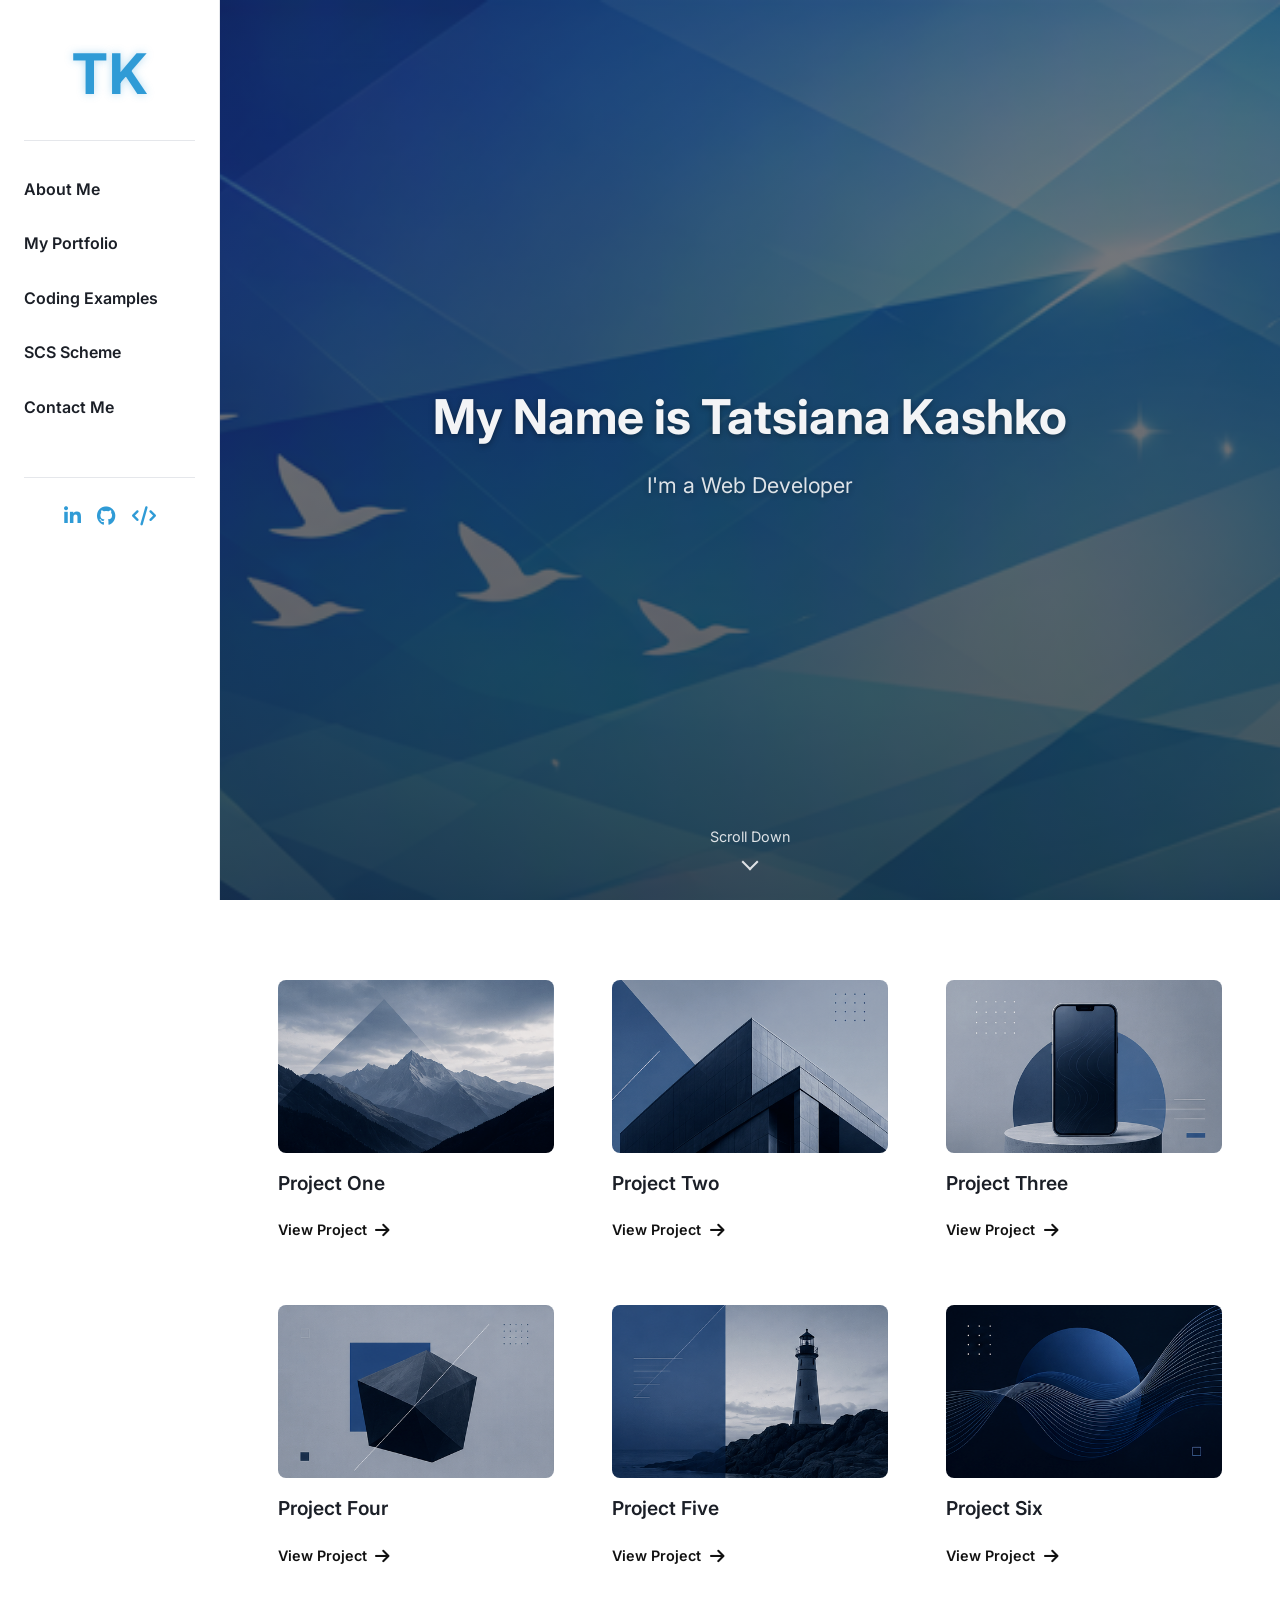
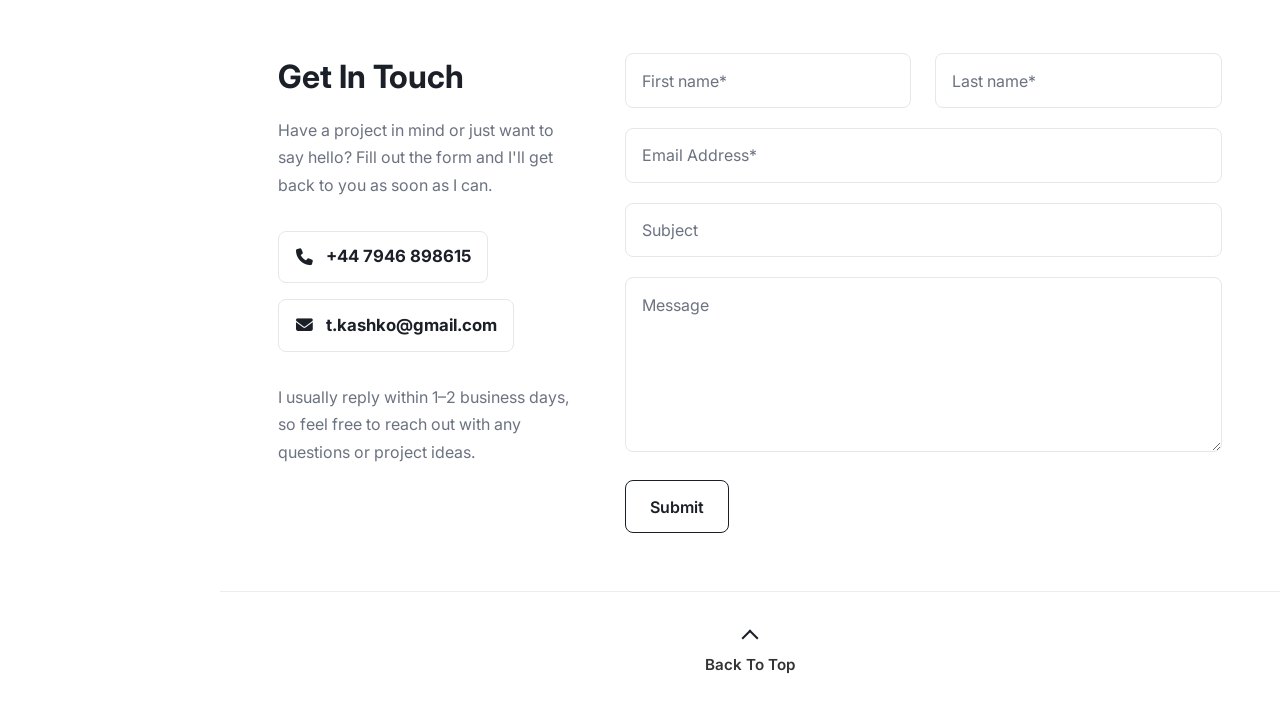
==== index.html @ ae64eb8b "feat: add typing" ====
<!doctype html>
<html lang="en">
<head>
  <meta charset="UTF-8">
  <meta name="viewport"
        content="width=device-width, initial-scale=1.0">
  <title>Portfolio – Tatsiana Kashko</title>

  <link rel="preconnect" href="https://fonts.googleapis.com">
  <link rel="preconnect" href="https://fonts.gstatic.com" crossorigin>
  <link href="https://fonts.googleapis.com/css2?family=Inter:wght@400;600;700&display=swap" rel="stylesheet">
  <link rel="stylesheet" href="https://cdnjs.cloudflare.com/ajax/libs/font-awesome/6.5.0/css/all.min.css">
  <link rel="stylesheet" href="css/main.css">

  <link rel="apple-touch-icon" sizes="180x180" href="assets/icons/apple-touch-icon.png">
  <link rel="icon" type="image/png" sizes="32x32" href="assets/icons/favicon-32x32.png">
  <link rel="icon" type="image/png" sizes="16x16" href="assets/icons/favicon-16x16.png">
  <link rel="manifest" href="assets/icons/site.webmanifest">

  <script src="js/jquery-4.0.0.js" defer></script>
  <script src="js/main.js" defer></script>
</head>

<body id="top">

<input type="checkbox" id="menu-toggle" class="menu-checkbox" hidden>
<label for="menu-toggle" class="burger" aria-label="Toggle menu">
  <span class="burger__line"></span>
</label>

<aside class="side-menu">
  <div class="side-menu__branding">
    <a href="./" class="side-menu__logo" aria-label="Home">TK</a>
  </div>

  <nav class="main-nav">
    <ul>
      <li><a href="./about/">About Me</a></li>
      <li><a href="./#portfolio">My Portfolio</a></li>
      <li><a href="./coding-examples/">Coding Examples</a></li>
      <li><a href="./scs-scheme/">SCS Scheme</a></li>
      <li><a href="./#contact">Contact Me</a></li>
    </ul>
  </nav>

  <div class="social-links">
    <a href="https://www.linkedin.com/in/tatsiana-kashko/" target="_blank" rel="noopener noreferrer" aria-label="LinkedIn">
      <i class="fa-brands fa-linkedin-in" aria-hidden="true"></i>
    </a>
    <a href="https://github.com/feafania" target="_blank" rel="noopener noreferrer" aria-label="Github">
      <i class="fa-brands fa-github" aria-hidden="true"></i>
    </a>
    <a href="https://www.codewars.com/users/feafania" target="_blank" rel="noopener noreferrer" aria-label="Codewars">
      <i class="fa-solid fa-code" aria-hidden="true"></i>
    </a>
  </div>
</aside>

<main class="content">

  <section class="hero" aria-labelledby="hero-title">
    <div class="hero__inner">
      <h1 id="hero-title">My Name is Tatsiana Kashko</h1>
      <h2>I'm a Web Developer</h2>
    </div>
    <a href="#portfolio" class="hero__scroll-down">
      <span>Scroll Down</span>
      <span class="hero__arrow scroll-arrow scroll-arrow--down" aria-hidden="true"></span>
    </a>
  </section>

  <div class="wrapper">
    <section id="portfolio" class="portfolio" aria-label="My Portfolio">
      <div class="portfolio__grid">
        <article class="project-card">
          <div class="project-card__inner">
            <div class="project-card__media">
              <img src="assets/images/placeholder1.png" alt="Preview of Project One">
            </div>
            <h3>Project One</h3>
            <a href="#" class="view-project-btn">
              <span>View Project</span>
              <i class="fa-solid fa-arrow-right" aria-hidden="true"></i>
            </a>
          </div>
        </article>

        <article class="project-card">
          <div class="project-card__inner">
            <div class="project-card__media">
              <img src="assets/images/placeholder2.png" alt="Preview of Project Two">
            </div>
            <h3>Project Two</h3>
            <a href="#" class="view-project-btn">
              <span>View Project</span>
              <i class="fa-solid fa-arrow-right" aria-hidden="true"></i>
            </a>
          </div>
        </article>

        <article class="project-card">
          <div class="project-card__inner">
            <div class="project-card__media">
              <img src="assets/images/placeholder3.png" alt="Preview of Project Three">
            </div>
            <h3>Project Three</h3>
            <a href="#" class="view-project-btn">
              <span>View Project</span>
              <i class="fa-solid fa-arrow-right" aria-hidden="true"></i>
            </a>
          </div>
        </article>

        <article class="project-card">
          <div class="project-card__inner">
            <div class="project-card__media">
              <img src="assets/images/placeholder4.png" alt="Preview of Project Four">
            </div>
            <h3>Project Four</h3>
            <a href="#" class="view-project-btn">
              <span>View Project</span>
              <i class="fa-solid fa-arrow-right" aria-hidden="true"></i>
            </a>
          </div>
        </article>

        <article class="project-card">
          <div class="project-card__inner">
            <div class="project-card__media">
              <img src="assets/images/placeholder5.png" alt="Preview of Project Five">
            </div>
            <h3>Project Five</h3>
            <a href="#" class="view-project-btn">
              <span>View Project</span>
              <i class="fa-solid fa-arrow-right" aria-hidden="true"></i>
            </a>
          </div>
        </article>

        <article class="project-card">
          <div class="project-card__inner">
            <div class="project-card__media">
              <img src="assets/images/placeholder6.png" alt="Preview of Project Six">
            </div>
            <h3>Project Six</h3>
            <a href="#" class="view-project-btn">
              <span>View Project</span>
              <i class="fa-solid fa-arrow-right" aria-hidden="true"></i>
            </a>
          </div>
        </article>
      </div>
    </section>

    <section id="contact" class="contact">
      <div class="contact__inner">
        <div class="contact__info">
          <h2>Get In Touch</h2>
          <p>
            Have a project in mind or just want to say hello?
            Fill out the form and I'll get back to you as soon as I can.
          </p>

          <div class="contact__details">
            <a href="tel:+447946898615" class="contact__phone">
              <i class="fa-solid fa-phone"></i>
              <span>+44 7946 898615</span>
            </a>
            <a href="mailto:t.kashko@gmail.com" class="contact__email">
              <i class="fa-solid fa-envelope"></i>
              <span>t.kashko@gmail.com</span>
            </a>
            <p>
              I usually reply within 1–2 business days, so feel free
              to reach out with any questions or project ideas.
            </p>
          </div>
        </div>

        <form class="contact__form" action="#" method="post">
          <label for="first-name">
            First Name <span aria-hidden="true">*</span>
          </label>
          <input id="first-name" type="text" name="first-name" placeholder="First name*" required>

          <label for="last-name">
            Last Name <span aria-hidden="true">*</span>
          </label>
          <input id="last-name" type="text" name="last-name" placeholder="Last name*" required>

          <label for="email">
            Email Address <span aria-hidden="true">*</span>
          </label>
          <input id="email" type="email" name="email" placeholder="Email Address*" required>

          <label for="subject">
            Subject
          </label>
          <input id="subject" type="text" placeholder="Subject" name="subject">

          <label for="message">
            Message
          </label>
          <textarea id="message" name="message" placeholder="Message" rows="6"></textarea>

          <button type="button" class="contact__submit btn">Submit</button>
        </form>
      </div>
    </section>
  </div>

  <footer class="footer">
    <a href="#top" class="back-to-top">
      <span class="back-to-top__arrow  scroll-arrow scroll-arrow--up" aria-hidden="true"></span>
      <span>Back To Top</span>
    </a>
  </footer>

</main>

</body>
</html>
---- css/main.css ----
/* BREAKPOINTS */
/* PATHS */
/* PROJECT CARDS  */
/* TRANSITION  */
/* PORTFOLIO */
.contact__form label, .menu-checkbox {
  position: absolute;
  width: 1px;
  height: 1px;
  padding: 0;
  margin: -1px;
  overflow: hidden;
  clip-path: inset(50%);
  white-space: nowrap;
  border: 0;
}

.burger__line, .burger__line::before, .burger__line::after {
  width: 22px;
  height: 2px;
  background-color: #2f9bd6;
  border-radius: 2px;
  transition: all 0.3s ease;
}

.hero__inner h1, .hero__inner h2 {
  text-shadow: 0 2px 6px rgba(0, 0, 0, 0.35);
}

.coding-examples, .hero--page .hero__inner {
  opacity: 0;
  transform: translateY(10px);
  animation: fade-in-up 0.6s ease forwards;
}

.btn:focus-visible, .back-to-top:focus-visible, .view-project-btn:focus-visible, .burger:focus-visible, .scs-card__link:focus-visible, .about__cta:focus-visible, a:focus-visible, button:focus-visible {
  outline: 2px solid #2f9bd6;
  outline-offset: 4px;
}

*,
*::before,
*::after {
  box-sizing: border-box;
}

html {
  font-size: 16px;
  scroll-behavior: smooth;
}

body {
  margin: 0;
  font-family: "Inter", "Roboto", Arial, sans-serif;
  font-optical-sizing: auto;
  font-weight: 400;
  font-style: normal;
  color: #333333;
  line-height: 1.5;
  background-color: #ffffff;
  -webkit-font-smoothing: antialiased;
  -moz-osx-font-smoothing: grayscale;
}
@media (min-width: 768px) {
  body {
    background-color: #ffffff;
  }
}

h1,
h2,
h3 {
  margin: 0 0 0.5em;
  font-weight: 700;
  color: #1b1f27;
}

a {
  color: inherit;
  text-decoration: none;
}

ul {
  list-style: none;
  margin: 0;
  padding: 0;
}

img {
  max-width: 100%;
  display: block;
}

button {
  border: none;
  background: none;
  padding: 0;
  cursor: pointer;
  font: inherit;
}

.side-menu {
  position: fixed;
  top: 0;
  left: 0;
  width: 220px;
  height: 100vh;
  background-color: #ffffff;
  backdrop-filter: blur(6px);
  border-right: 1px solid #e5e7eb;
  display: flex;
  flex-direction: column;
  align-items: stretch;
  padding: 2rem 1.5rem;
  overflow-y: auto;
  z-index: 100;
  opacity: 0;
  transform: translateX(-100%);
  transition: transform 0.3s ease, opacity 0.3s ease;
}
@media (min-width: 576px) {
  .side-menu {
    opacity: 1;
    transform: translateX(0);
  }
}
.side-menu__branding {
  margin-bottom: 2rem;
  padding-bottom: 1.5rem;
  border-bottom: 1px solid #e5e7eb;
  text-align: center;
}
.side-menu__branding a {
  margin-top: 2rem;
  display: inline-block;
  font-size: 2.5rem;
  font-weight: 700;
  color: #2f9bd6;
  letter-spacing: 1px;
  text-shadow: 0 0 8px rgba(47, 155, 214, 0.35);
}
@media (min-width: 576px) {
  .side-menu__branding a {
    margin-top: 0;
    font-size: 3.5rem;
  }
}

.menu-checkbox:checked ~ .side-menu {
  opacity: 1;
  transform: translateX(0);
}

.content {
  background-color: #ffffff;
}
@media (min-width: 576px) {
  .content {
    margin-left: 220px;
  }
}

.hero {
  position: relative;
  overflow: hidden;
  min-height: 100vh;
  display: flex;
  flex-direction: column;
  align-items: center;
  justify-content: center;
  text-align: center;
  padding: 1.5rem;
  color: #f3f4f6;
  background-color: #1b1f27;
  background-image: url("../assets/images/hero-cold-geometry-mobile.png");
  background-attachment: scroll;
  background-size: cover;
  background-position: center;
  background-repeat: no-repeat;
  transition: background-image 0.3s ease-in-out;
}
@media (min-width: 576px) {
  .hero {
    background-image: url("../assets/images/hero-cold-geometry-desktop.png");
  }
}
@media (min-width: 992px) {
  .hero {
    background-image: url("../assets/images/hero-cold-geometry-wide.png");
    background-attachment: fixed;
  }
}
@media (min-width: 1200px) {
  .hero {
    background-image: url("../assets/images/hero-cold-geometry-4k.png");
  }
}
.hero::after {
  content: "";
  position: absolute;
  inset: 0;
  background: linear-gradient(to bottom, rgba(27, 31, 39, 0.55), rgba(27, 31, 39, 0.75));
  z-index: 0;
}
.hero__inner {
  position: relative;
  z-index: 1;
  max-width: 60rem;
}
.hero__inner h1 {
  font-size: 1.75rem;
  line-height: 1.2;
  color: #f3f4f6;
}
@media (min-width: 768px) {
  .hero__inner h1 {
    font-size: 2.5rem;
  }
}
@media (min-width: 992px) {
  .hero__inner h1 {
    font-size: 3rem;
  }
}
.hero__inner h2 {
  font-weight: 400;
  font-size: 1.1rem;
  opacity: 0.9;
  color: #f3f4f6;
}
@media (min-width: 768px) {
  .hero__inner h2 {
    font-size: 1.35rem;
  }
}
.hero__scroll-down {
  position: absolute;
  bottom: 2rem;
  left: 50%;
  transform: translateX(-50%);
  z-index: 2;
  opacity: 0;
  animation: fade-in 0.8s ease 0.8s forwards;
  display: flex;
  flex-direction: column;
  align-items: center;
  gap: 0.5rem;
  transition: opacity 0.25s ease, transform 0.25s ease, color 0.25s ease;
  font-size: 0.9rem;
  color: #f3f4f6;
}
.hero__scroll-down:hover {
  color: #2f9bd6;
  opacity: 1;
  transform: translateX(-50%) translateY(4px);
}
.hero__scroll-down:hover .hero__arrow {
  border-color: #2f9bd6;
  text-shadow: 0 0 10px rgba(47, 155, 214, 0.45);
  animation-duration: 0.5s;
}
.hero--page {
  min-height: 45vh;
  background-attachment: scroll;
}
.hero--page .hero__inner {
  max-width: 48rem;
}
.hero--page .hero__inner h1 {
  font-size: 2rem;
}
@media (min-width: 768px) {
  .hero--page .hero__inner h1 {
    font-size: 3rem;
  }
}
.hero--page .hero__inner p {
  font-size: 1.15rem;
  line-height: 1.7;
}

.portfolio {
  padding-top: 0.75rem;
  padding-bottom: 0.75rem;
}
@media (min-width: 576px) {
  .portfolio {
    padding-top: 1.1rem;
    padding-bottom: 1.1rem;
  }
}
@media (min-width: 768px) {
  .portfolio {
    padding-top: 1.4rem;
    padding-bottom: 1.4rem;
  }
}

.portfolio__grid {
  display: grid;
  grid-template-columns: 1fr;
  gap: 0;
  align-items: start;
}
@media (min-width: 768px) {
  .portfolio__grid {
    grid-template-columns: repeat(2, 1fr);
  }
}
@media (min-width: 1200px) {
  .portfolio__grid {
    grid-template-columns: repeat(3, 1fr);
  }
}

.about, .about__section {
  padding-bottom: 2.5rem;
  padding-inline: 1rem;
}
@media (min-width: 768px) {
  .about, .about__section {
    padding-inline: 2rem;
  }
}
.about h2, .about__section h2 {
  margin-bottom: 1.5rem;
  text-align: center;
}
.about p, .about__section p {
  max-width: 50rem;
  margin: 0 auto 1.5rem;
  line-height: 1.8;
}
.about {
  padding-top: 5rem;
}
.about__section {
  padding-top: 2.5rem;
}
.about__section:nth-of-type(even) {
  background: rgba(47, 155, 214, 0.03);
}
.about__facts {
  display: grid;
  gap: 2rem;
  margin-top: 3rem;
}
@media (min-width: 768px) {
  .about__facts {
    grid-template-columns: repeat(2, 1fr);
  }
}
.about__section:last-of-type {
  text-align: center;
}
.about__section:last-of-type p {
  margin-bottom: 2rem;
}

.fact-card {
  padding: 2rem;
  text-align: center;
  background: #ffffff;
  border-radius: 0.75rem;
  box-shadow: 0 4px 18px rgba(27, 31, 39, 0.08);
  transition: transform 0.25s ease, box-shadow 0.25s ease;
}
.fact-card:hover {
  transform: translateY(-6px);
  box-shadow: 0 10px 24px rgba(27, 31, 39, 0.12);
}
.fact-card i {
  display: block;
  margin-bottom: 1rem;
  font-size: 2.4rem;
  color: #2f9bd6;
}
.fact-card h3 {
  margin-bottom: 1rem;
}
.fact-card p {
  margin-bottom: 0;
  max-width: none;
}

.about__cta {
  display: inline-block;
  padding: 1rem 2.25rem;
  border-radius: 0.75rem;
  background: #2f9bd6;
  color: #ffffff;
  font-weight: 600;
  letter-spacing: 0.3px;
  transition: background 0.25s ease, transform 0.25s ease, box-shadow 0.25s ease;
}
.about__cta:hover {
  background: rgb(38.7771084337, 140.921686747, 196.7228915663);
  transform: translateY(-3px);
  box-shadow: 0 8px 22px rgba(47, 155, 214, 0.25);
}
.contact {
  padding: 1.25rem;
}
@media (min-width: 576px) {
  .contact {
    padding: 1.4rem;
  }
}
@media (min-width: 768px) {
  .contact {
    padding: 1.6rem;
  }
}
@media (min-width: 992px) {
  .contact {
    padding: 1.8rem;
  }
}
.contact__inner {
  display: flex;
  flex-direction: column;
  gap: 2.5rem;
}
@media (min-width: 992px) {
  .contact__inner {
    flex-direction: row;
    gap: 3rem;
    align-items: start;
  }
}
.contact__info {
  flex: 1 1 0;
}
.contact__info h2 {
  font-size: 1.75rem;
  font-weight: 700;
  color: #1b1f27;
  margin-bottom: 1rem;
}
@media (min-width: 768px) {
  .contact__info h2 {
    font-size: 2rem;
  }
}
.contact__info p {
  color: #6b7280;
  line-height: 1.7;
  margin-bottom: 1.5rem;
}
.contact__details {
  display: flex;
  flex-direction: column;
  gap: 1rem;
  margin: 2rem 0;
}
.contact__details a {
  display: inline-flex;
  align-items: center;
  gap: 0.75rem;
  padding: 0.8rem 0.5rem;
  border: 1px solid #e5e7eb;
  border-radius: 0.5rem;
  width: 100%;
}
@media (min-width: 576px) {
  .contact__details a {
    width: fit-content;
  }
}
.contact__details a span {
  overflow-wrap: anywhere;
  word-break: break-word;
}
.contact__details a {
  font-weight: 700;
  font-size: 0.9rem;
}
@media (min-width: 576px) {
  .contact__details a {
    padding: 0.8rem 1rem;
    font-size: 1.05rem;
  }
}
@media (min-width: 992px) {
  .contact__details a {
    padding: 0.8rem 0.5rem;
    font-size: 0.9rem;
  }
}
@media (min-width: 1200px) {
  .contact__details a {
    padding: 0.8rem 1rem;
    font-size: 1.05rem;
  }
}
.contact__details a {
  color: #1b1f27;
  transition: border-color 0.25s ease, color 0.25s ease, box-shadow 0.25s ease;
}
.contact__details a:hover {
  color: #2f9bd6;
  border-color: #2f9bd6;
  box-shadow: 0 0 0 3px rgba(47, 155, 214, 0.15);
}
.contact__details a i {
  width: 1.2rem;
  text-align: center;
  flex-shrink: 0;
}
.contact__form {
  flex: 1 1 0;
}
@media (min-width: 992px) {
  .contact__form {
    flex: 2 0 0;
  }
}
.contact__form {
  display: grid;
  grid-template-columns: 1fr;
  gap: 1.25rem;
}
@media (min-width: 768px) {
  .contact__form {
    grid-template-columns: repeat(2, 1fr);
    column-gap: 1.5rem;
  }
}
@media (min-width: 768px) {
  .contact__form label[for=first-name],
  .contact__form #first-name {
    grid-column: 1/2;
  }
}
@media (min-width: 768px) {
  .contact__form label[for=last-name],
  .contact__form #last-name {
    grid-column: 2/3;
  }
}
.contact__form label[for=email],
.contact__form #email,
.contact__form label[for=subject],
.contact__form #subject,
.contact__form label[for=message],
.contact__form #message,
.contact__form > .btn {
  grid-column: 1/-1;
}
.contact__form input,
.contact__form textarea {
  width: 100%;
  padding: 0.9rem 1rem;
  border: 1px solid #e5e7eb;
  border-radius: 0.5rem;
  font: inherit;
  color: #333333;
  background-color: #ffffff;
  transition: border-color 0.25s ease, box-shadow 0.25s ease;
}
.contact__form input::placeholder,
.contact__form textarea::placeholder {
  color: #6b7280;
}
.contact__form input:focus-visible,
.contact__form textarea:focus-visible {
  outline: none;
  border-color: #2f9bd6;
  box-shadow: 0 0 0 3px rgba(47, 155, 214, 0.15);
}
.contact__form textarea {
  resize: vertical;
  min-height: 8rem;
}
.contact__submit {
  margin-top: 0.5rem;
}
@media (min-width: 576px) {
  .contact__submit {
    justify-self: start;
  }
}

.wrapper {
  padding: 1.25rem;
}
@media (min-width: 576px) {
  .wrapper {
    padding: 1.4rem;
  }
}
@media (min-width: 768px) {
  .wrapper {
    padding: 1.6rem;
  }
}
@media (min-width: 992px) {
  .wrapper {
    padding: 1.8rem;
  }
}

.container {
  width: min(70rem, 100%);
  margin-inline: auto;
}

footer {
  border-top: 1px solid rgba(27, 31, 39, 0.08);
  padding-top: 1.5rem;
  text-align: center;
}

.coding-examples {
  background: rgba(47, 155, 214, 0.03);
  padding-top: 6rem;
  padding-bottom: 6rem;
  padding-inline: 1rem;
}
@media (min-width: 768px) {
  .coding-examples {
    padding-inline: 2rem;
  }
}
@media (min-width: 768px) {
  .coding-examples {
    padding-top: 7rem;
    padding-bottom: 7rem;
  }
}
.coding-examples__placeholder {
  max-width: 44rem;
  margin-inline: auto;
  padding: 3rem 1.5rem;
  text-align: center;
  background: #ffffff;
  border-radius: 1rem;
  box-shadow: 0 6px 24px rgba(27, 31, 39, 0.06);
  transition: transform 0.25s ease, box-shadow 0.25s ease;
}
@media (min-width: 768px) {
  .coding-examples__placeholder {
    padding: 4rem 2rem;
  }
}
.coding-examples__placeholder:hover {
  transform: translateY(-4px);
  box-shadow: 0 10px 28px rgba(27, 31, 39, 0.1);
}
.coding-examples i {
  margin-bottom: 1.5rem;
  font-size: 3rem;
  background: linear-gradient(135deg, #2f9bd6, rgb(110.9036144578, 185.7228915663, 226.5963855422));
  -webkit-background-clip: text;
  color: transparent;
}
.coding-examples h2 {
  margin-bottom: 1.5rem;
  font-size: 1.75rem;
  letter-spacing: 0.5px;
}
.coding-examples p {
  max-width: 36rem;
  margin-inline: auto;
  line-height: 1.8;
  font-size: 1.05rem;
  color: #6b7280;
}

.scs, .scs__section {
  padding-bottom: 2.5rem;
  padding-inline: 1rem;
}
@media (min-width: 768px) {
  .scs, .scs__section {
    padding-inline: 2rem;
  }
}
.scs h2, .scs__section h2 {
  margin-bottom: 1.5rem;
  text-align: center;
}
.scs p, .scs__section p {
  max-width: 50rem;
  margin: 0 auto 1.5rem;
  line-height: 1.8;
}
.scs {
  padding-top: 5rem;
}
.scs__section {
  padding-top: 2.5rem;
  background: rgba(47, 155, 214, 0.04);
}
.scs__cards {
  display: grid;
  gap: 2.5rem;
}
@media (min-width: 1200px) {
  .scs__cards {
    grid-template-columns: repeat(2, minmax(0, 1fr));
    gap: 3rem;
  }
}

.scs-card {
  position: relative;
  padding: 2.5rem;
  display: flex;
  flex-direction: column;
  justify-content: space-between;
  align-items: center;
  background: #ffffff;
  border-radius: 0.75rem;
  box-shadow: 0 6px 24px rgba(27, 31, 39, 0.06);
  transition: transform 0.25s ease, box-shadow 0.25s ease;
}
.scs-card:hover {
  transform: translateY(-8px);
  box-shadow: 0 14px 32px rgba(27, 31, 39, 0.12);
}
.scs-card:focus-within::after {
  content: "";
  position: absolute;
  inset: -4px;
  border: 2px solid #2f9bd6;
  border-radius: 0.75rem;
  pointer-events: none;
}
.scs-card i {
  display: block;
  margin-bottom: 1rem;
  font-size: 2.5rem;
  background: linear-gradient(135deg, #2f9bd6, rgb(110.9036144578, 185.7228915663, 226.5963855422));
  -webkit-background-clip: text;
  color: transparent;
}
.scs-card h3 {
  margin-bottom: 1rem;
  font-size: 1.25rem;
  letter-spacing: 0.3px;
}
.scs-card p {
  max-width: none;
  font-size: 1.05rem;
  color: #6b7280;
}
.scs-card__list {
  margin: 1.5rem 0;
  text-align: center;
  line-height: 1.8;
  font-size: 0.95rem;
  color: #6b7280;
}
@media (min-width: 1200px) {
  .scs-card__list {
    padding-left: 1.25rem;
    text-align: left;
  }
}
.scs-card__list li + li {
  margin-top: 0.5rem;
}
.scs-card__link {
  display: block;
  margin-top: 1rem;
  padding-bottom: 0.15rem;
  border-bottom: 1px solid transparent;
  color: #2f9bd6;
  font-weight: 600;
  font-size: 1rem;
  letter-spacing: 0.3px;
  transition: color 0.25s ease;
}
.scs-card__link:hover {
  color: rgb(36.2578313253, 131.7662650602, 183.9421686747);
  border-color: #2f9bd6;
}
.scs-card__total-score {
  margin-top: auto;
  display: inline-block;
  padding: 0.4rem 0.85rem;
  border-radius: 0.5rem;
  background: #2f9bd6;
  color: #ffffff;
  font-weight: 600;
  font-size: 0.9rem;
  transition: background 0.25s ease, box-shadow 0.25s ease, transform 0.25s ease;
}
.scs-card__total-score:hover {
  background: #45b2f0;
  box-shadow: 0 0 12px rgba(69, 178, 240, 0.45);
  transform: translateY(-2px);
  color: #ffffff;
}

.burger {
  position: fixed;
  top: 1rem;
  left: 1rem;
  z-index: 110;
  width: 40px;
  height: 40px;
  border-radius: 10px;
  background-color: rgba(27, 31, 39, 0.6);
  backdrop-filter: blur(6px);
  display: flex;
  align-items: center;
  justify-content: center;
  cursor: pointer;
  box-shadow: 0 0 12px rgba(47, 155, 214, 0.25);
  transition: background-color 0.25s ease, box-shadow 0.25s ease;
}
@media (min-width: 576px) {
  .burger {
    display: none;
  }
}
.burger:hover {
  background-color: rgba(27, 31, 39, 0.75);
  box-shadow: 0 0 14px rgba(47, 155, 214, 0.35);
}
.burger__line {
  position: relative;
}
.burger__line::before, .burger__line::after {
  content: "";
  position: absolute;
  left: 0;
}
.burger__line::before {
  top: -6px;
}
.burger__line::after {
  top: 6px;
}

.menu-checkbox:checked + .burger .burger__line {
  background-color: transparent;
}
.menu-checkbox:checked + .burger .burger__line::before {
  transform: rotate(45deg) translate(4px, 4px);
}
.menu-checkbox:checked + .burger .burger__line::after {
  transform: rotate(-45deg) translate(4px, -4px);
}

.social-links {
  margin-top: 2rem;
  padding-top: 1.5rem;
  border-top: 1px solid #e5e7eb;
  display: flex;
  justify-content: center;
  gap: 1rem;
}
.social-links a {
  font-size: 1.2rem;
  color: #2f9bd6;
  transition: color 0.2s ease, transform 0.2s ease;
}
.social-links a:hover {
  color: rgb(36.2578313253, 131.7662650602, 183.9421686747);
  transform: translateY(-2px);
}

.main-nav ul li {
  margin-bottom: 1.4rem;
}
.main-nav a {
  font-weight: 600;
  font-size: 1rem;
  color: #1b1f27;
  padding: 0.25rem 0;
  display: inline-block;
  position: relative;
  transition: color 0.25s ease;
}
.main-nav a::after {
  content: "";
  position: absolute;
  left: 0;
  bottom: -3px;
  width: 0;
  height: 2px;
  background-color: #2f9bd6;
  transition: width 0.25s ease;
}
.main-nav a:hover {
  color: #2f9bd6;
}
.main-nav a:hover::after {
  width: 100%;
}
.main-nav a.active {
  width: 100%;
  color: #2f9bd6;
  pointer-events: none;
  cursor: default;
}
.main-nav a.active::before, .main-nav a.active::after {
  content: "";
  position: absolute;
  left: 0;
  width: 100%;
  height: 2px;
  background-color: rgba(47, 155, 214, 0.85);
}
.main-nav a.active::before {
  top: -4px;
}
.main-nav a.active::after {
  bottom: -4px;
}

.view-project-btn {
  display: inline-flex;
  align-items: center;
  gap: 0.55rem;
  padding: 0.55rem 1.1rem 0.55rem 0;
  font-size: 0.9rem;
  font-weight: 600;
  line-height: 1;
  color: #111111;
  background-color: transparent;
  transition: color 0.25s ease, border-color 0.25s ease, transform 0.25s ease;
  position: relative;
  z-index: 2;
}
.view-project-btn i {
  font-size: 1.15em;
  transition: transform 0.25s ease;
}
.view-project-btn:hover {
  color: #2f9bd6;
  border-color: #2f9bd6;
  transform: translateY(-2px);
}
.view-project-btn:hover i {
  transform: translateX(6px);
}
.view-project-btn:active {
  transform: translateY(0);
}
.project-card {
  position: relative;
  overflow: visible;
}
.project-card::after {
  content: "";
  position: absolute;
  inset: 0;
  background: rgba(27, 31, 39, 0.35);
  opacity: 0;
  transition: opacity 0.35s ease;
  pointer-events: none;
}
.project-card {
  transition: box-shadow 0.25s ease, transform 0.25s ease, border-color 0.25s ease;
}
.project-card__inner {
  display: flex;
  flex-direction: column;
  gap: 1rem;
  background-color: #ffffff;
  border-radius: 8px;
  padding: 1.25rem;
}
@media (min-width: 576px) {
  .project-card__inner {
    padding: 1.4rem;
  }
}
@media (min-width: 768px) {
  .project-card__inner {
    padding: 1.6rem;
  }
}
@media (min-width: 992px) {
  .project-card__inner {
    padding: 1.8rem;
  }
}
.project-card__media {
  width: 100%;
  aspect-ratio: 8/5;
  overflow: hidden;
  border-radius: 8px;
}
.project-card img {
  width: 100%;
  height: 100%;
  object-fit: cover;
  display: block;
  transition: transform 0.25s ease, filter 0.25s ease;
}
.project-card h3 {
  min-height: 1.4rem;
  font-size: 1.05rem;
  font-weight: 600;
  color: #1b1f27;
  margin: 0;
}
@media (min-width: 576px) {
  .project-card h3 {
    font-size: 1.1rem;
  }
}
@media (min-width: 768px) {
  .project-card h3 {
    font-size: 1.15rem;
  }
}
@media (min-width: 992px) {
  .project-card h3 {
    font-size: 1.2rem;
  }
}
.project-card:hover::after {
  opacity: 1;
}
.project-card:hover img {
  transform: scale(1.03);
}

.back-to-top {
  display: inline-flex;
  flex-direction: column;
  align-items: center;
  justify-content: center;
  gap: 0.6rem;
  margin: 1rem auto 2rem;
  position: relative;
  z-index: 2;
  font-size: 0.95rem;
  font-weight: 600;
  text-decoration: none;
  transition: color 0.25s ease, transform 0.25s ease;
}
.back-to-top:hover {
  color: #2f9bd6;
  transform: translateY(-2px);
}
.back-to-top .back-to-top__arrow {
  color: #1b1f27;
}
.back-to-top:hover .back-to-top__arrow {
  border-color: #2f9bd6;
  text-shadow: 0 0 10px rgba(47, 155, 214, 0.45);
  animation-duration: 0.5s;
}
.scroll-arrow {
  width: 12px;
  height: 12px;
  border-right: 2px solid currentColor;
  border-bottom: 2px solid currentColor;
  transition: border-color 0.25s ease, text-shadow 0.25s ease, transform 0.25s ease;
  animation: arrow-down 1.4s infinite ease-in-out;
}
.scroll-arrow--down {
  transform: rotate(45deg);
  animation-name: arrow-down;
}
.scroll-arrow--up {
  transform: rotate(-135deg);
  animation-name: scroll-arrow-up;
}

.btn {
  display: inline-flex;
  align-items: center;
  justify-content: center;
  gap: 0.55rem;
  width: 100%;
  padding: 0.85rem 1.5rem;
  background: transparent;
  color: #1b1f27;
  border: 1px solid #1b1f27;
  border-radius: 0.5rem;
  font: inherit;
  font-weight: 600;
  cursor: pointer;
  text-decoration: none;
  transition: color 0.25s ease, border-color 0.25s ease, background-color 0.25s ease, transform 0.25s ease, box-shadow 0.25s ease;
}
@media (min-width: 576px) {
  .btn {
    width: auto;
  }
}
.btn i {
  font-size: 1.1em;
  transition: transform 0.25s ease;
}
.btn:hover {
  color: #2f9bd6;
  border-color: #2f9bd6;
  background-color: rgba(47, 155, 214, 0.05);
  transform: translateY(-2px);
  box-shadow: 0 0.5rem 1rem rgba(47, 155, 214, 0.15);
}
.btn:hover i {
  transform: translateX(4px);
}
.btn:active {
  transform: translateY(0);
}
@keyframes fade-in {
  from {
    opacity: 0;
    transform: translateY(10px);
  }
  to {
    opacity: 0.9;
  }
}
@keyframes fade-in-up {
  from {
    opacity: 0;
    transform: translateY(10px);
  }
  to {
    opacity: 1;
    transform: translateY(0);
  }
}
@keyframes arrow-down {
  0% {
    transform: translateY(0) rotate(45deg);
  }
  50% {
    transform: translateY(6px) rotate(45deg);
  }
  100% {
    transform: translateY(0) rotate(45deg);
  }
}
@keyframes arrow-up {
  0% {
    transform: translateY(0) rotate(-135deg);
  }
  50% {
    transform: translateY(-6px) rotate(-135deg);
  }
  100% {
    transform: translateY(0) rotate(-135deg);
  }
}

/*# sourceMappingURL=main.css.map */
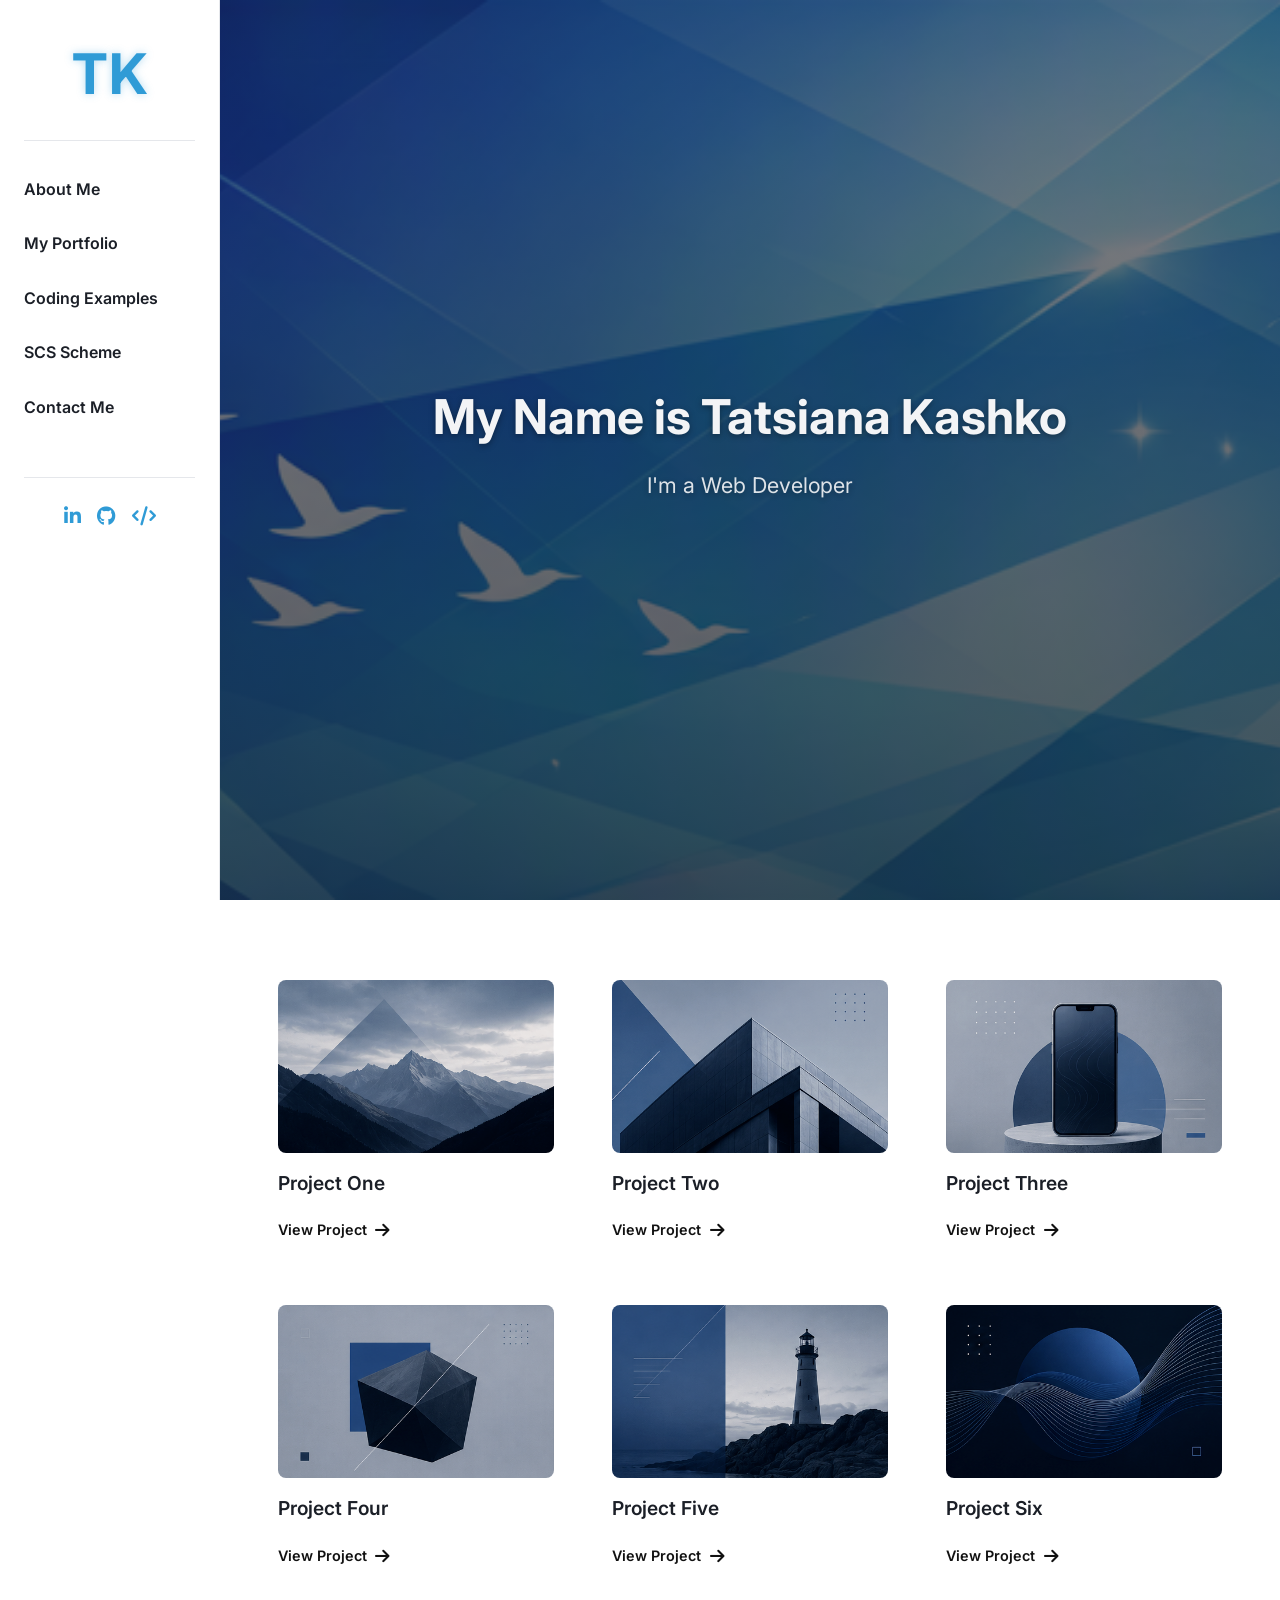
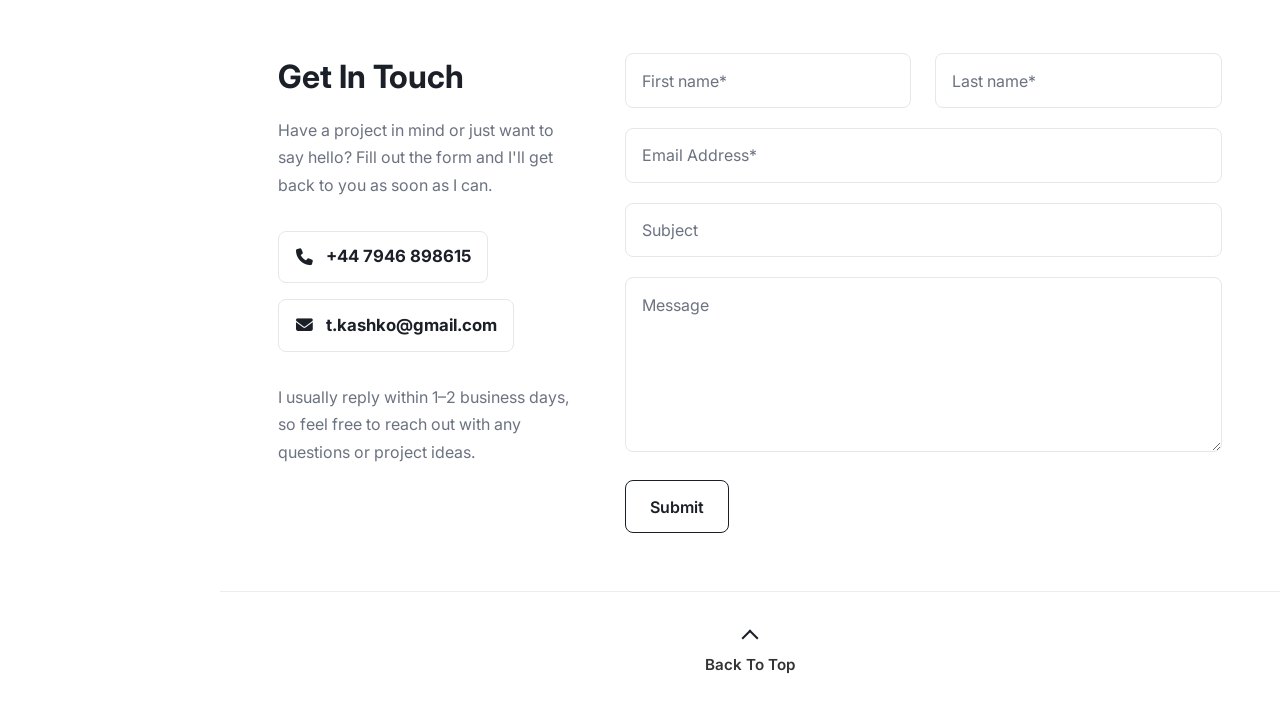
==== commit 7a8b13b5: "fix: change typing effect" ====
--- a/index.html
+++ b/index.html
@@ -18,7 +18,7 @@
   <link rel="manifest" href="assets/icons/site.webmanifest">
 
   <script src="js/jquery-4.0.0.js" defer></script>
-  <script src="js/main.js" defer></script>
+  <script type="module" src="js/main.js" defer></script>
 </head>
 
 <body id="top">
@@ -61,7 +61,7 @@
   <section class="hero" aria-labelledby="hero-title">
     <div class="hero__inner">
       <h1 id="hero-title">My Name is Tatsiana Kashko</h1>
-      <h2>I'm a Web Developer</h2>
+      <h2 id="hero-subtitle">I'm a Web Developer</h2>
     </div>
     <a href="#portfolio" class="hero__scroll-down">
       <span>Scroll Down</span>
--- a/css/main.css
+++ b/css/main.css
@@ -235,19 +235,22 @@
 }
 .hero__scroll-down {
   position: absolute;
-  bottom: 2rem;
+  bottom: calc(2rem - 8px);
   left: 50%;
-  transform: translateX(-50%);
   z-index: 2;
   opacity: 0;
-  animation: fade-in 0.8s ease 0.8s forwards;
+  transform: translateX(-50%);
   display: flex;
   flex-direction: column;
   align-items: center;
   gap: 0.5rem;
+  padding-bottom: 8px;
   transition: opacity 0.25s ease, transform 0.25s ease, color 0.25s ease;
   font-size: 0.9rem;
   color: #f3f4f6;
+}
+.hero__scroll-down.show {
+  animation: fade-in 0.8s ease forwards;
 }
 .hero__scroll-down:hover {
   color: #2f9bd6;
@@ -277,6 +280,15 @@
 .hero--page .hero__inner p {
   font-size: 1.15rem;
   line-height: 1.7;
+}
+.hero-subtitle-animate {
+  opacity: 0;
+  transform: translateY(10px);
+  transition: opacity 0.6s ease, transform 0.6s ease;
+}
+.hero-subtitle-animate.show {
+  opacity: 1;
+  transform: translateY(0);
 }
 
 .portfolio {
@@ -1028,7 +1040,8 @@
   align-items: center;
   justify-content: center;
   gap: 0.6rem;
-  margin: 1rem auto 2rem;
+  padding-top: 8px;
+  margin: calc(1rem - 8px) auto 2rem;
   position: relative;
   z-index: 2;
   font-size: 0.95rem;
@@ -1040,7 +1053,7 @@
   color: #2f9bd6;
   transform: translateY(-2px);
 }
-.back-to-top .back-to-top__arrow {
+.back-to-top__arrow {
   color: #1b1f27;
 }
 .back-to-top:hover .back-to-top__arrow {
@@ -1062,7 +1075,7 @@
 }
 .scroll-arrow--up {
   transform: rotate(-135deg);
-  animation-name: scroll-arrow-up;
+  animation-name: arrow-up;
 }
 
 .btn {
@@ -1107,10 +1120,11 @@
 @keyframes fade-in {
   from {
     opacity: 0;
-    transform: translateY(10px);
+    transform: translateX(-50%) translateY(10px);
   }
   to {
     opacity: 0.9;
+    transform: translateX(-50%) translateY(0);
   }
 }
 @keyframes fade-in-up {
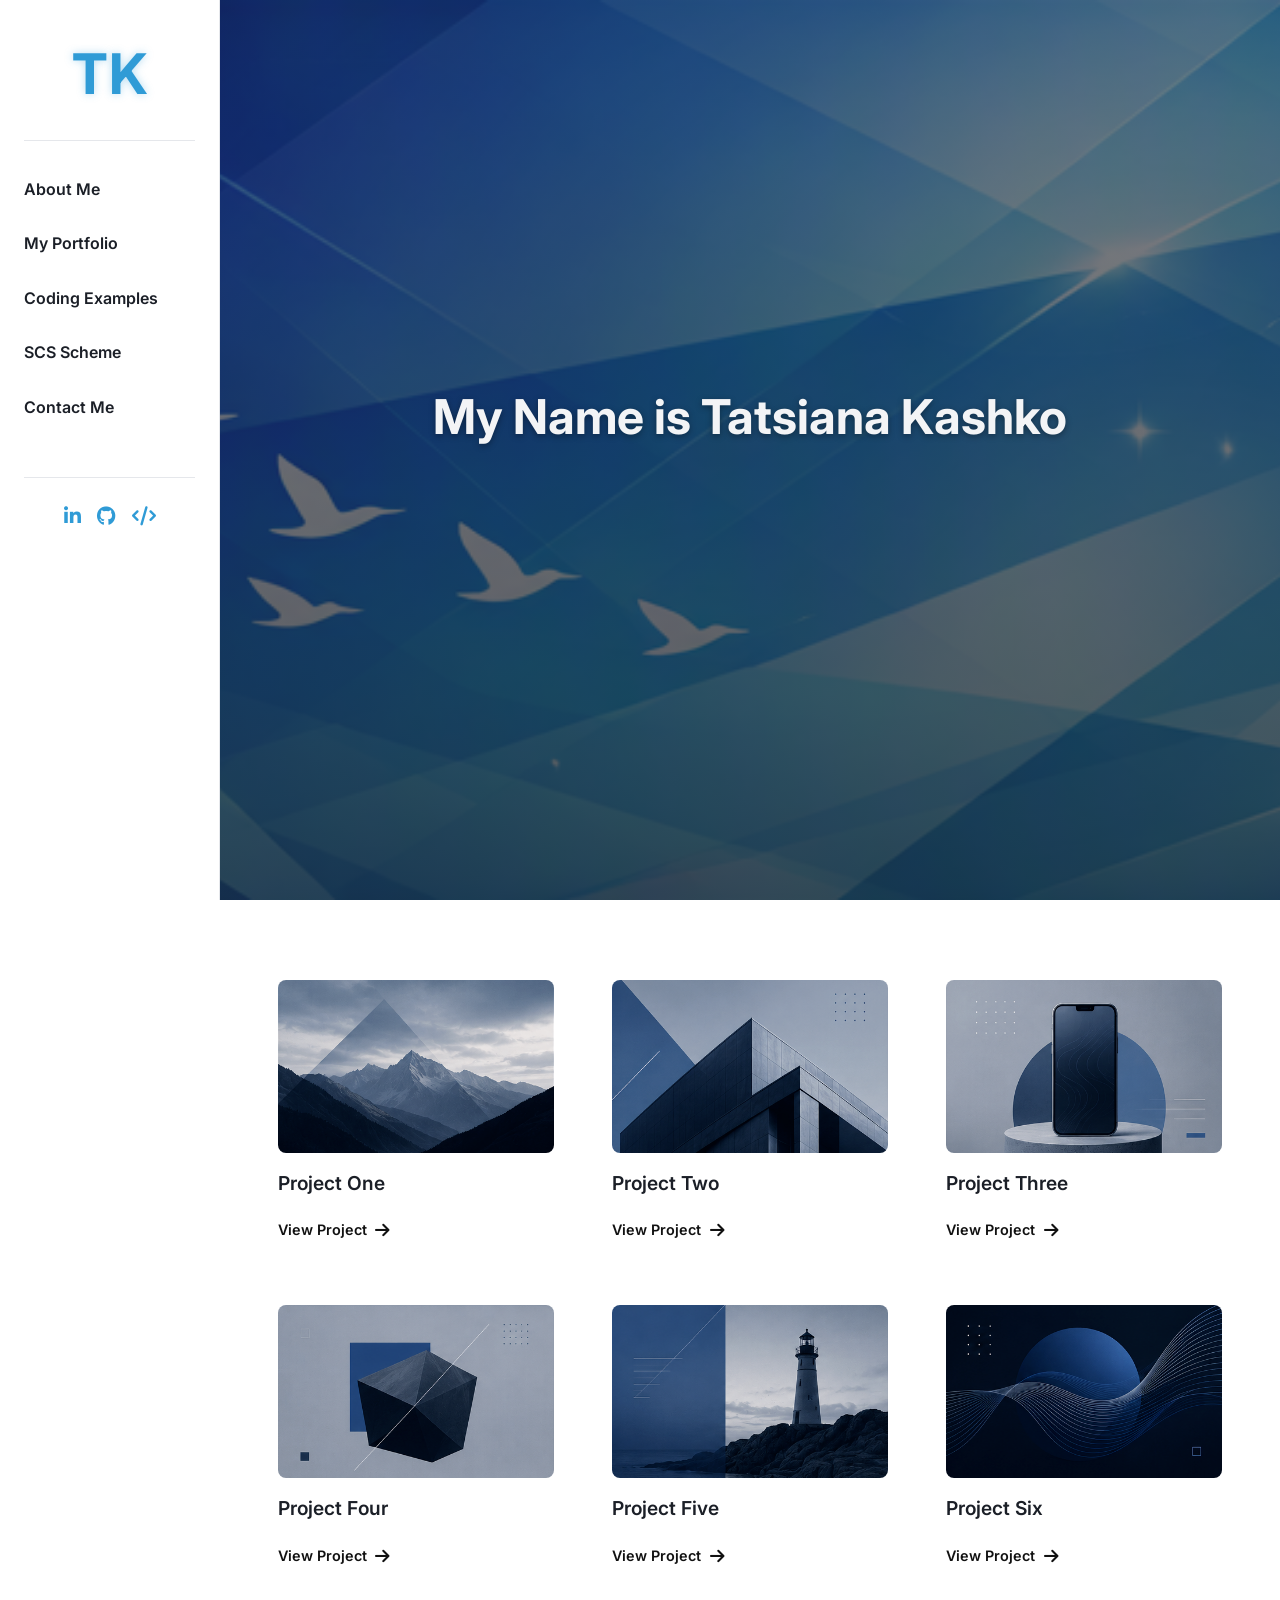
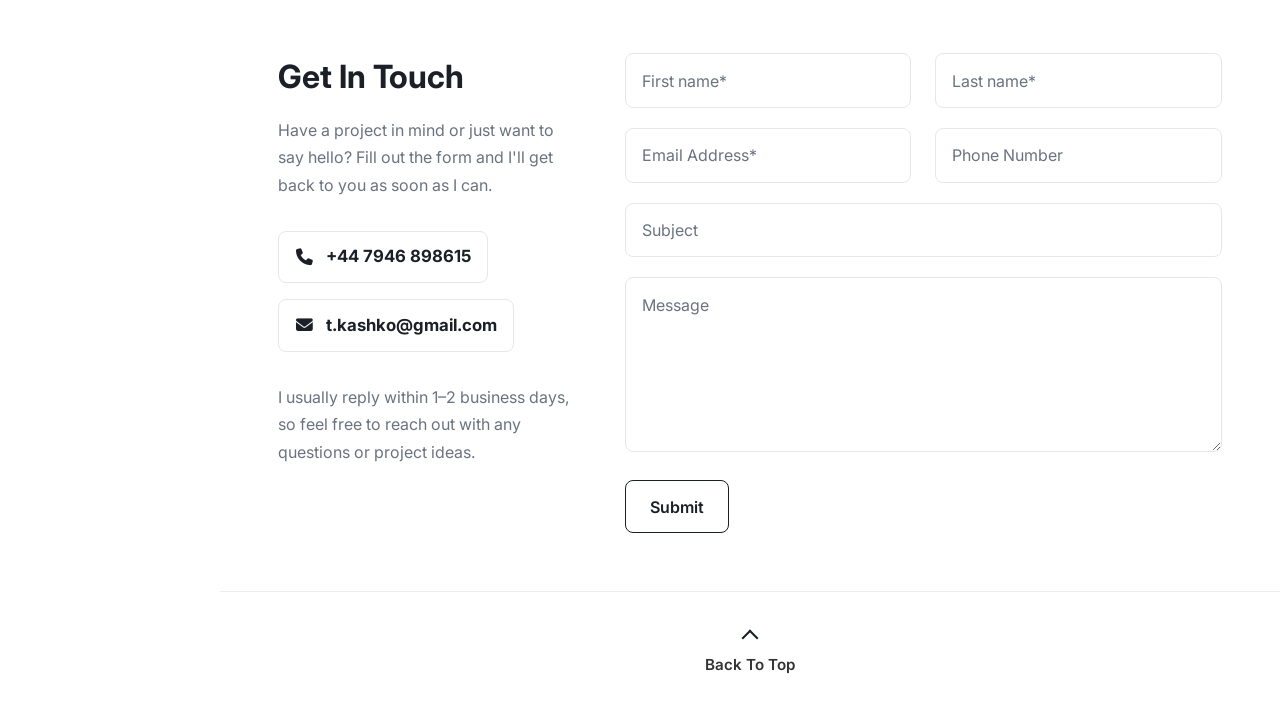
==== commit 5a5d69c4: "feat: add form validation" ====
--- a/index.html
+++ b/index.html
@@ -19,14 +19,21 @@
 
   <script src="js/jquery-4.0.0.js" defer></script>
   <script type="module" src="js/main.js" defer></script>
+  <script src="js/side-menu.js" defer></script>
 </head>
 
 <body id="top">
 
 <input type="checkbox" id="menu-toggle" class="menu-checkbox" hidden>
-<label for="menu-toggle" class="burger" aria-label="Toggle menu">
+
+<label for="menu-toggle"
+       class="burger"
+       tabindex="0"
+       aria-label="Toggle menu">
   <span class="burger__line"></span>
 </label>
+
+<label for="menu-toggle" class="menu-overlay" aria-hidden="true"></label>
 
 <aside class="side-menu">
   <div class="side-menu__branding">
@@ -178,32 +185,49 @@
         </div>
 
         <form class="contact__form" action="#" method="post">
-          <label for="first-name">
-            First Name <span aria-hidden="true">*</span>
-          </label>
-          <input id="first-name" type="text" name="first-name" placeholder="First name*" required>
-
-          <label for="last-name">
-            Last Name <span aria-hidden="true">*</span>
-          </label>
-          <input id="last-name" type="text" name="last-name" placeholder="Last name*" required>
-
-          <label for="email">
-            Email Address <span aria-hidden="true">*</span>
-          </label>
-          <input id="email" type="email" name="email" placeholder="Email Address*" required>
-
-          <label for="subject">
-            Subject
-          </label>
-          <input id="subject" type="text" placeholder="Subject" name="subject">
-
-          <label for="message">
-            Message
-          </label>
-          <textarea id="message" name="message" placeholder="Message" rows="6"></textarea>
-
-          <button type="button" class="contact__submit btn">Submit</button>
+          <div class="contact__field">
+            <label for="first-name">
+              First Name <span aria-hidden="true">*</span>
+            </label>
+            <input id="first-name" type="text" name="first-name" placeholder="First name*" required>
+          </div>
+
+          <div class="contact__field">
+            <label for="last-name">
+              Last Name <span aria-hidden="true">*</span>
+            </label>
+            <input id="last-name" type="text" name="last-name" placeholder="Last name*" required>
+          </div>
+
+          <div class="contact__field">
+            <label for="email">
+              Email Address <span aria-hidden="true">*</span>
+            </label>
+            <input id="email" type="email" name="email" placeholder="Email Address*" required>
+          </div>
+
+          <div class="contact__field">
+            <label for="phone">
+              Phone Number
+            </label>
+            <input id="phone" type="tel" name="phone" placeholder="Phone Number" autocomplete="tel">
+          </div>
+
+          <div class="contact__field contact__field--full">
+            <label for="subject">
+              Subject
+            </label>
+            <input id="subject" type="text" placeholder="Subject" name="subject">
+          </div>
+
+          <div class="contact__field contact__field--full">
+            <label for="message">
+              Message
+            </label>
+            <textarea id="message" name="message" placeholder="Message" rows="6"></textarea>
+          </div>
+
+          <button type="submit" class="contact__submit btn">Submit</button>
         </form>
       </div>
     </section>
--- a/css/main.css
+++ b/css/main.css
@@ -150,6 +150,28 @@
   opacity: 1;
   transform: translateX(0);
 }
+.menu-checkbox:checked ~ .menu-overlay {
+  opacity: 1;
+  visibility: visible;
+  pointer-events: auto;
+}
+
+.menu-overlay {
+  position: fixed;
+  inset: 0;
+  z-index: 90;
+  background: rgba(27, 31, 39, 0.45);
+  backdrop-filter: blur(2px);
+  opacity: 0;
+  visibility: hidden;
+  pointer-events: none;
+  transition: opacity 0.3s ease, visibility 0s linear 0.3s;
+}
+@media (min-width: 576px) {
+  .menu-overlay {
+    display: none;
+  }
+}
 
 .content {
   background-color: #ffffff;
@@ -223,6 +245,7 @@
   }
 }
 .hero__inner h2 {
+  min-height: 1.5em;
   font-weight: 400;
   font-size: 1.1rem;
   opacity: 0.9;
@@ -283,12 +306,16 @@
 }
 .hero-subtitle-animate {
   opacity: 0;
-  transform: translateY(10px);
+  transform: translateY(10px) translateX(-4px);
   transition: opacity 0.6s ease, transform 0.6s ease;
 }
 .hero-subtitle-animate.show {
   opacity: 1;
-  transform: translateY(0);
+  transform: translateY(0) translateX(0);
+}
+.hero-subtitle-animate.fade-out {
+  opacity: 0;
+  transform: translateY(10px) translateX(-6px);
 }
 
 .portfolio {
@@ -441,7 +468,13 @@
   }
 }
 .contact__info {
+  margin-top: 50px;
   flex: 1 1 0;
+}
+@media (min-width: 576px) {
+  .contact__info {
+    margin-top: 0;
+  }
 }
 .contact__info h2 {
   font-size: 1.75rem;
@@ -537,27 +570,6 @@
     grid-template-columns: repeat(2, 1fr);
     column-gap: 1.5rem;
   }
-}
-@media (min-width: 768px) {
-  .contact__form label[for=first-name],
-  .contact__form #first-name {
-    grid-column: 1/2;
-  }
-}
-@media (min-width: 768px) {
-  .contact__form label[for=last-name],
-  .contact__form #last-name {
-    grid-column: 2/3;
-  }
-}
-.contact__form label[for=email],
-.contact__form #email,
-.contact__form label[for=subject],
-.contact__form #subject,
-.contact__form label[for=message],
-.contact__form #message,
-.contact__form > .btn {
-  grid-column: 1/-1;
 }
 .contact__form input,
 .contact__form textarea {
@@ -580,9 +592,31 @@
   border-color: #2f9bd6;
   box-shadow: 0 0 0 3px rgba(47, 155, 214, 0.15);
 }
+.contact__form input.is-invalid,
+.contact__form textarea.is-invalid {
+  border-color: #dc3545;
+  box-shadow: 0 0 0 3px rgba(220, 53, 69, 0.12);
+}
+.contact__form input.is-valid,
+.contact__form textarea.is-valid {
+  border-color: #198754;
+}
 .contact__form textarea {
   resize: vertical;
   min-height: 8rem;
+}
+.contact__form .contact__error {
+  margin-top: -0.25rem;
+  font-size: 0.85rem;
+  color: #dc3545;
+}
+.contact__field {
+  display: flex;
+  flex-direction: column;
+  gap: 0.5rem;
+}
+.contact__field--full {
+  grid-column: 1/-1;
 }
 .contact__submit {
   margin-top: 0.5rem;
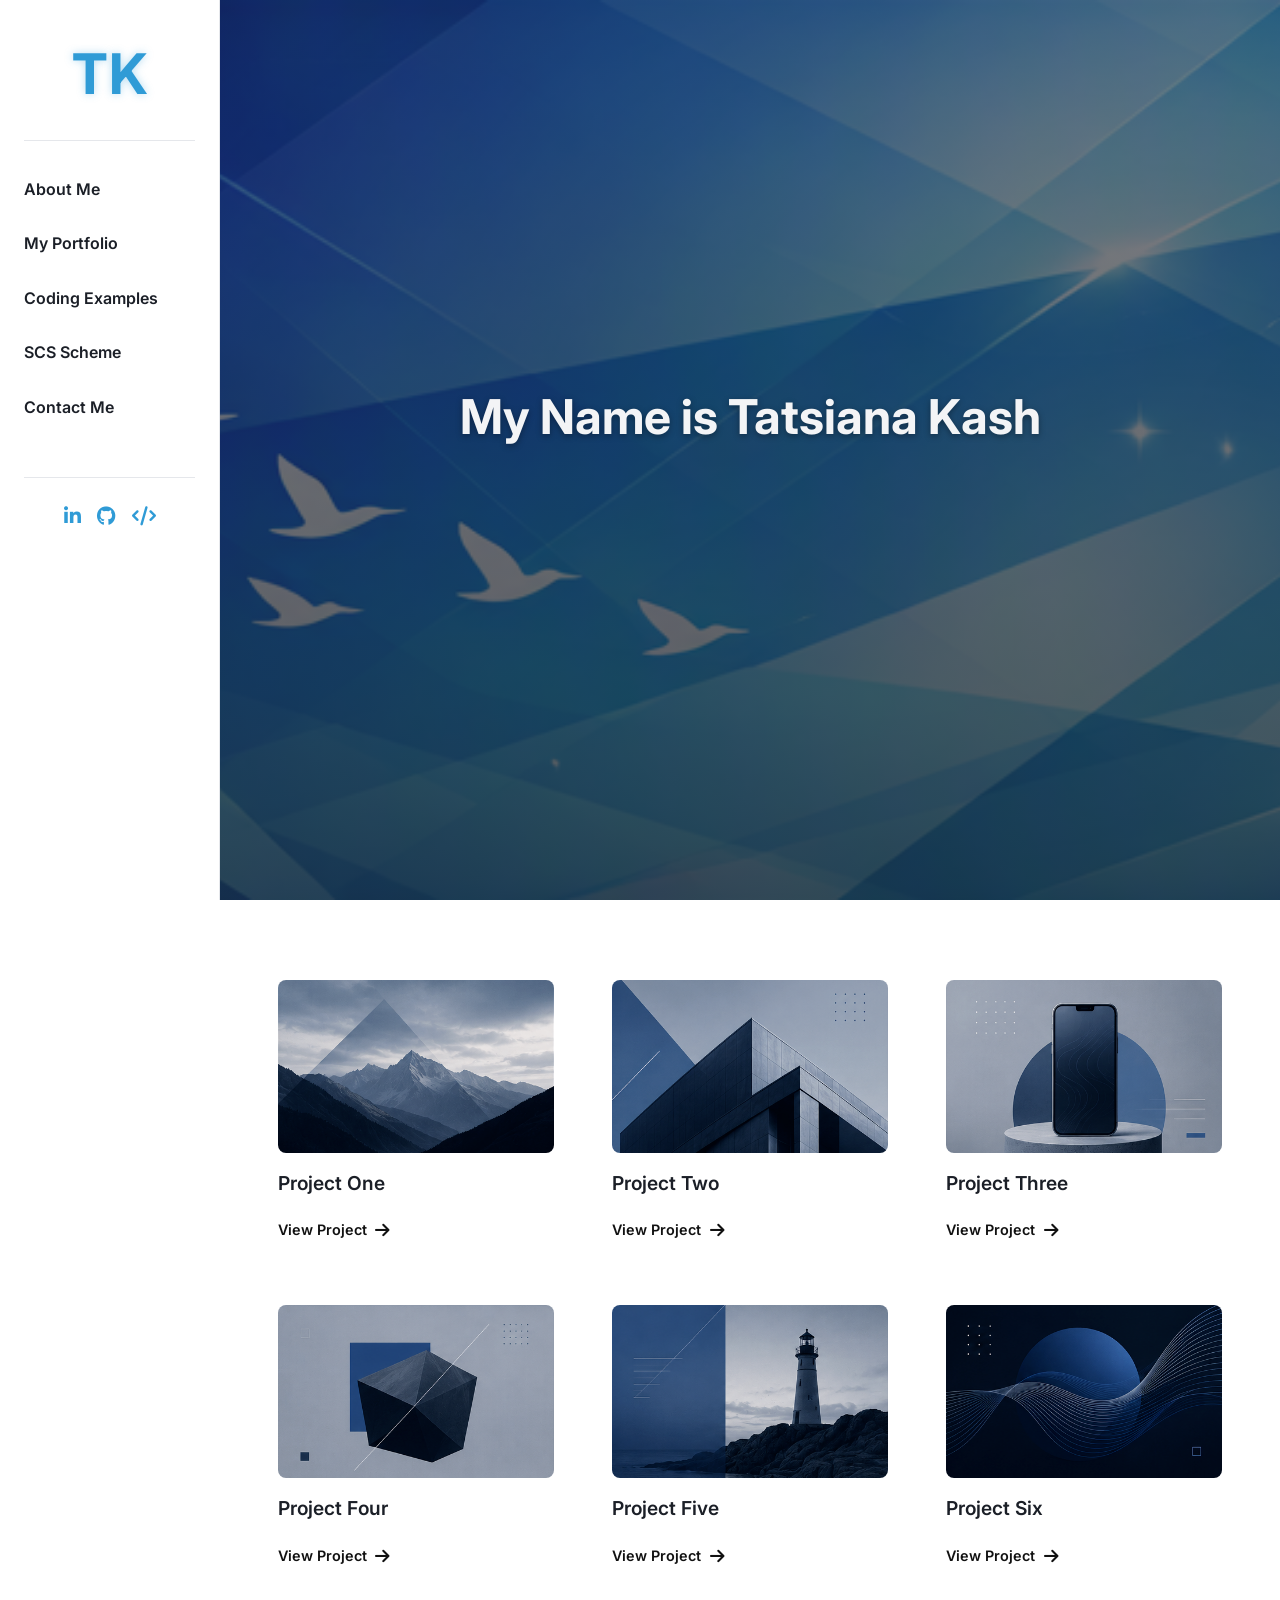
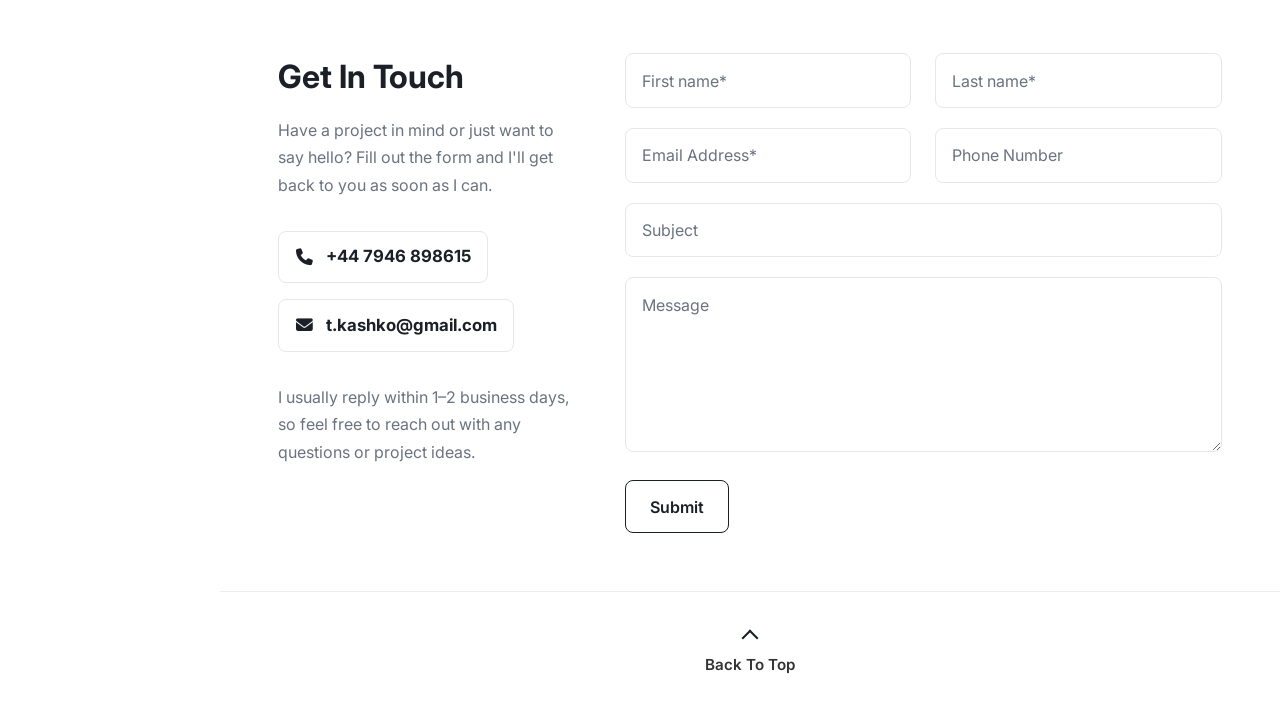
==== commit b9808fe0: "feat: add smooth scroll" ====
--- a/index.html
+++ b/index.html
@@ -19,7 +19,6 @@
 
   <script src="js/jquery-4.0.0.js" defer></script>
   <script type="module" src="js/main.js" defer></script>
-  <script src="js/side-menu.js" defer></script>
 </head>
 
 <body id="top">
--- a/css/main.css
+++ b/css/main.css
@@ -571,6 +571,11 @@
     column-gap: 1.5rem;
   }
 }
+.contact__form.is-success {
+  border: 2px solid #198754;
+  padding: 1rem;
+  background: rgba(25, 135, 84, 0.05);
+}
 .contact__form input,
 .contact__form textarea {
   width: 100%;
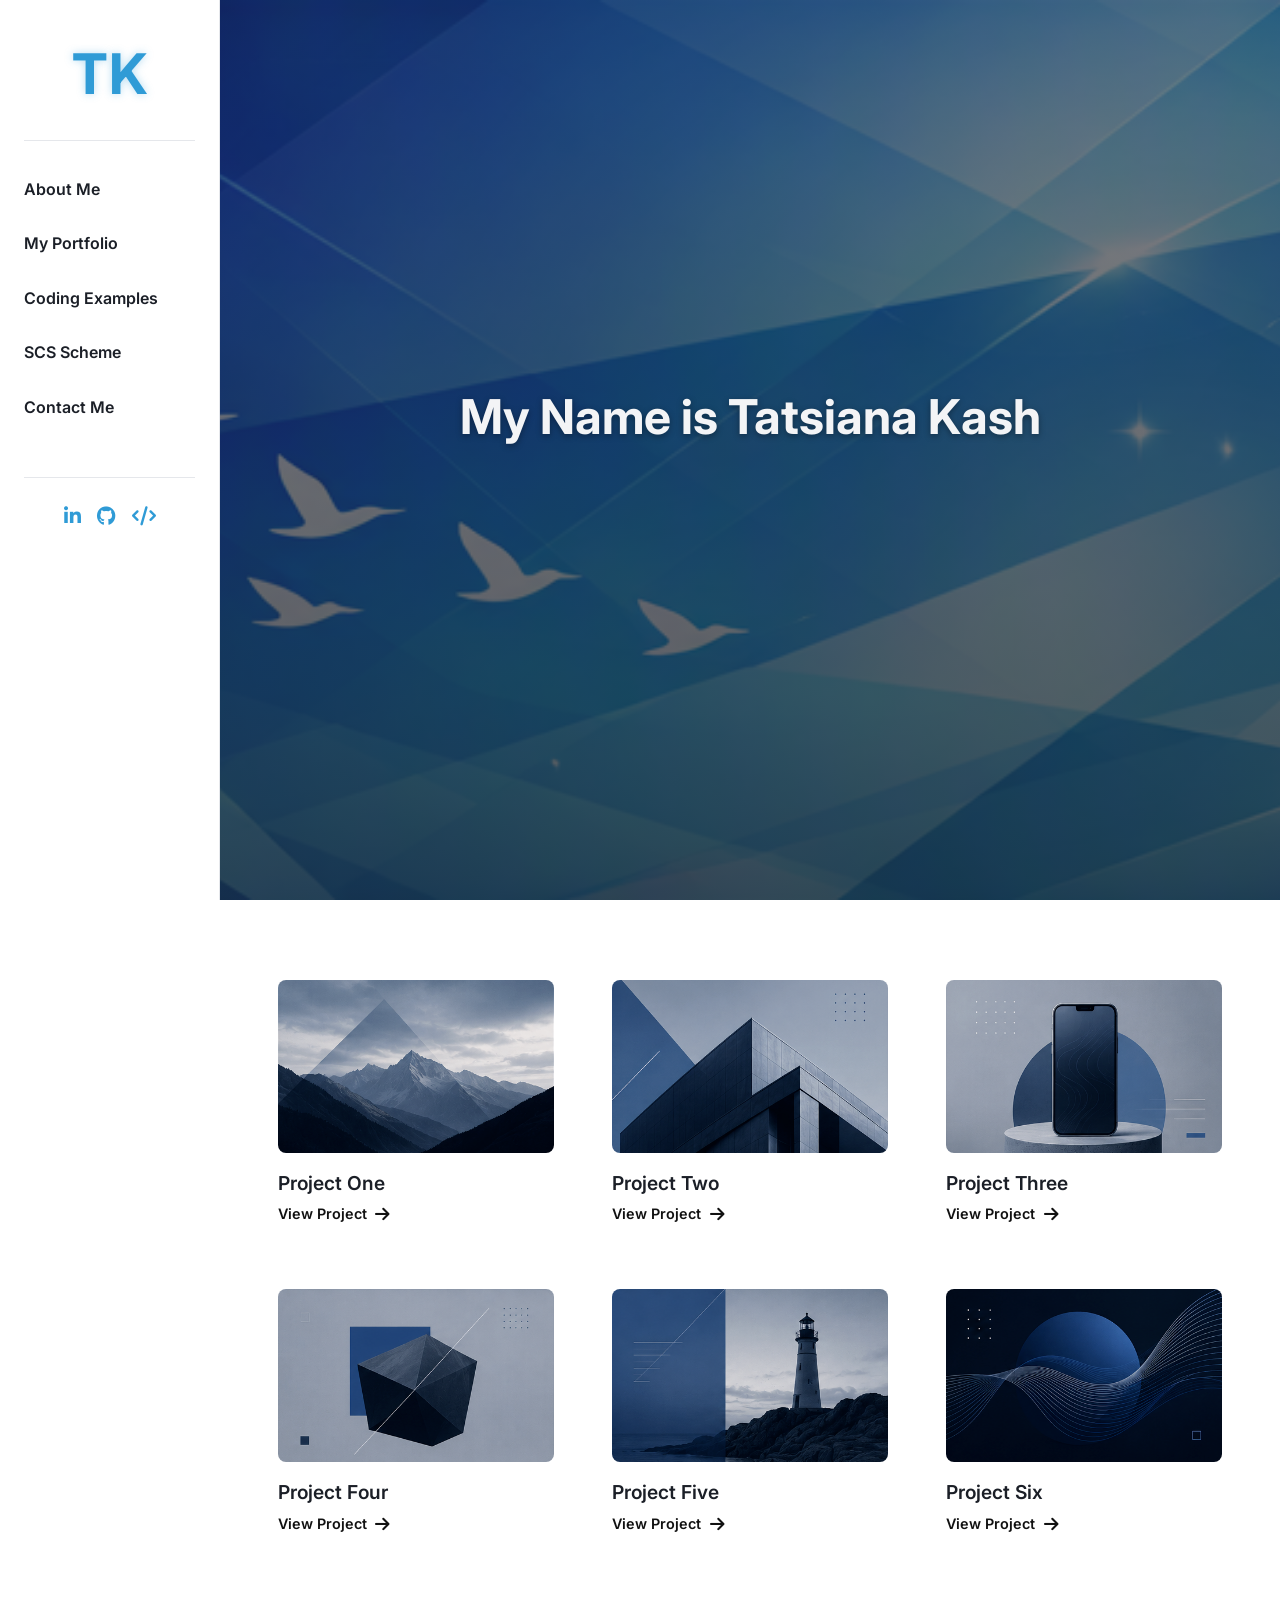
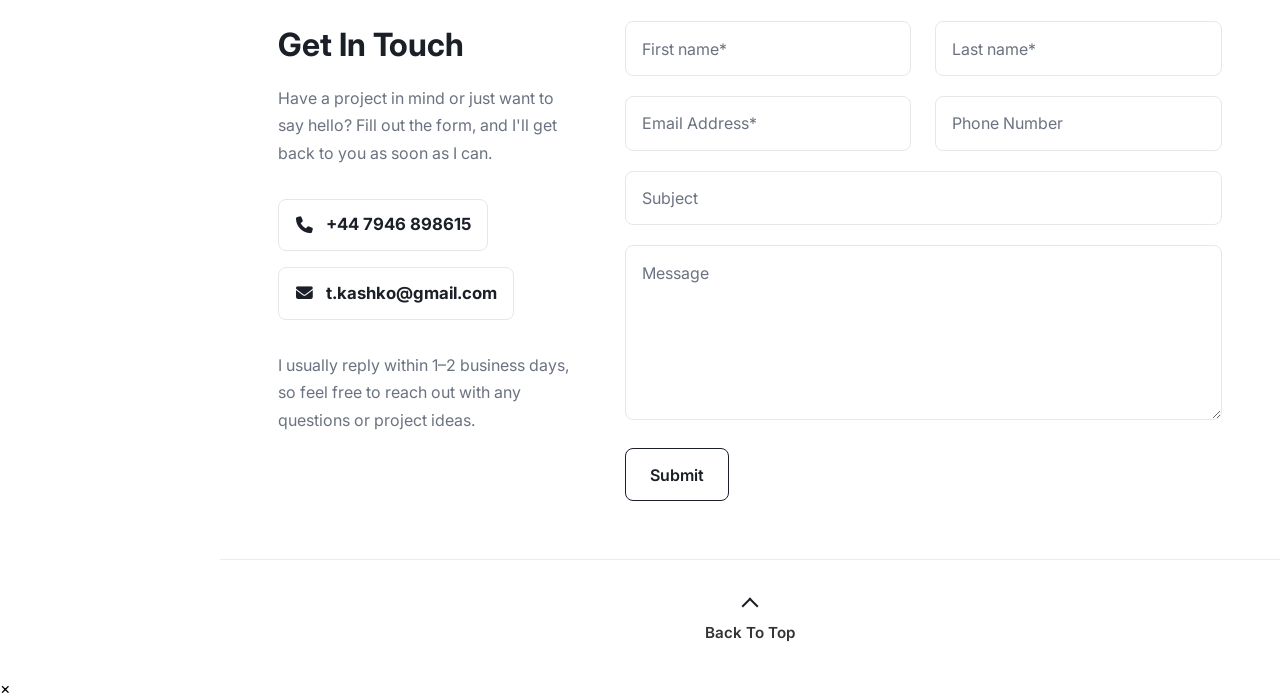
==== commit 1bac0a0c: "feat: add card zoom to html" ====
--- a/index.html
+++ b/index.html
@@ -83,11 +83,13 @@
             <div class="project-card__media">
               <img src="assets/images/placeholder1.png" alt="Preview of Project One">
             </div>
-            <h3>Project One</h3>
-            <a href="#" class="view-project-btn">
-              <span>View Project</span>
-              <i class="fa-solid fa-arrow-right" aria-hidden="true"></i>
-            </a>
+            <div class="project-card__content">
+              <h3>Project One</h3>
+              <a href="#" class="view-project-btn">
+                <span>View Project</span>
+                <i class="fa-solid fa-arrow-right" aria-hidden="true"></i>
+              </a>
+            </div>
           </div>
         </article>
 
@@ -96,11 +98,13 @@
             <div class="project-card__media">
               <img src="assets/images/placeholder2.png" alt="Preview of Project Two">
             </div>
-            <h3>Project Two</h3>
-            <a href="#" class="view-project-btn">
-              <span>View Project</span>
-              <i class="fa-solid fa-arrow-right" aria-hidden="true"></i>
-            </a>
+            <div class="project-card__content">
+              <h3>Project Two</h3>
+              <a href="#" class="view-project-btn">
+                <span>View Project</span>
+                <i class="fa-solid fa-arrow-right" aria-hidden="true"></i>
+              </a>
+            </div>
           </div>
         </article>
 
@@ -109,11 +113,13 @@
             <div class="project-card__media">
               <img src="assets/images/placeholder3.png" alt="Preview of Project Three">
             </div>
-            <h3>Project Three</h3>
-            <a href="#" class="view-project-btn">
-              <span>View Project</span>
-              <i class="fa-solid fa-arrow-right" aria-hidden="true"></i>
-            </a>
+            <div class="project-card__content">
+              <h3>Project Three</h3>
+              <a href="#" class="view-project-btn">
+                <span>View Project</span>
+                <i class="fa-solid fa-arrow-right" aria-hidden="true"></i>
+              </a>
+            </div>
           </div>
         </article>
 
@@ -122,11 +128,13 @@
             <div class="project-card__media">
               <img src="assets/images/placeholder4.png" alt="Preview of Project Four">
             </div>
-            <h3>Project Four</h3>
-            <a href="#" class="view-project-btn">
-              <span>View Project</span>
-              <i class="fa-solid fa-arrow-right" aria-hidden="true"></i>
-            </a>
+            <div class="project-card__content">
+              <h3>Project Four</h3>
+              <a href="#" class="view-project-btn">
+                <span>View Project</span>
+                <i class="fa-solid fa-arrow-right" aria-hidden="true"></i>
+              </a>
+            </div>
           </div>
         </article>
 
@@ -135,11 +143,13 @@
             <div class="project-card__media">
               <img src="assets/images/placeholder5.png" alt="Preview of Project Five">
             </div>
-            <h3>Project Five</h3>
-            <a href="#" class="view-project-btn">
-              <span>View Project</span>
-              <i class="fa-solid fa-arrow-right" aria-hidden="true"></i>
-            </a>
+            <div class="project-card__content">
+              <h3>Project Five</h3>
+              <a href="#" class="view-project-btn">
+                <span>View Project</span>
+                <i class="fa-solid fa-arrow-right" aria-hidden="true"></i>
+              </a>
+            </div>
           </div>
         </article>
 
@@ -148,11 +158,13 @@
             <div class="project-card__media">
               <img src="assets/images/placeholder6.png" alt="Preview of Project Six">
             </div>
-            <h3>Project Six</h3>
-            <a href="#" class="view-project-btn">
-              <span>View Project</span>
-              <i class="fa-solid fa-arrow-right" aria-hidden="true"></i>
-            </a>
+            <div class="project-card__content">
+              <h3>Project Six</h3>
+              <a href="#" class="view-project-btn">
+                <span>View Project</span>
+                <i class="fa-solid fa-arrow-right" aria-hidden="true"></i>
+              </a>
+            </div>
           </div>
         </article>
       </div>
@@ -164,7 +176,7 @@
           <h2>Get In Touch</h2>
           <p>
             Have a project in mind or just want to say hello?
-            Fill out the form and I'll get back to you as soon as I can.
+            Fill out the form, and I'll get back to you as soon as I can.
           </p>
 
           <div class="contact__details">
@@ -241,5 +253,17 @@
 
 </main>
 
+<div class="card-zoom">
+  <div class="card-zoom__overlay"></div>
+
+  <div class="card-zoom__container">
+    <div class="card-zoom__wrapper">
+      <button class="card-zoom__close" aria-label="Close zoomed card">
+        &times;
+      </button>
+    </div>
+  </div>
+</div>
+
 </body>
 </html>
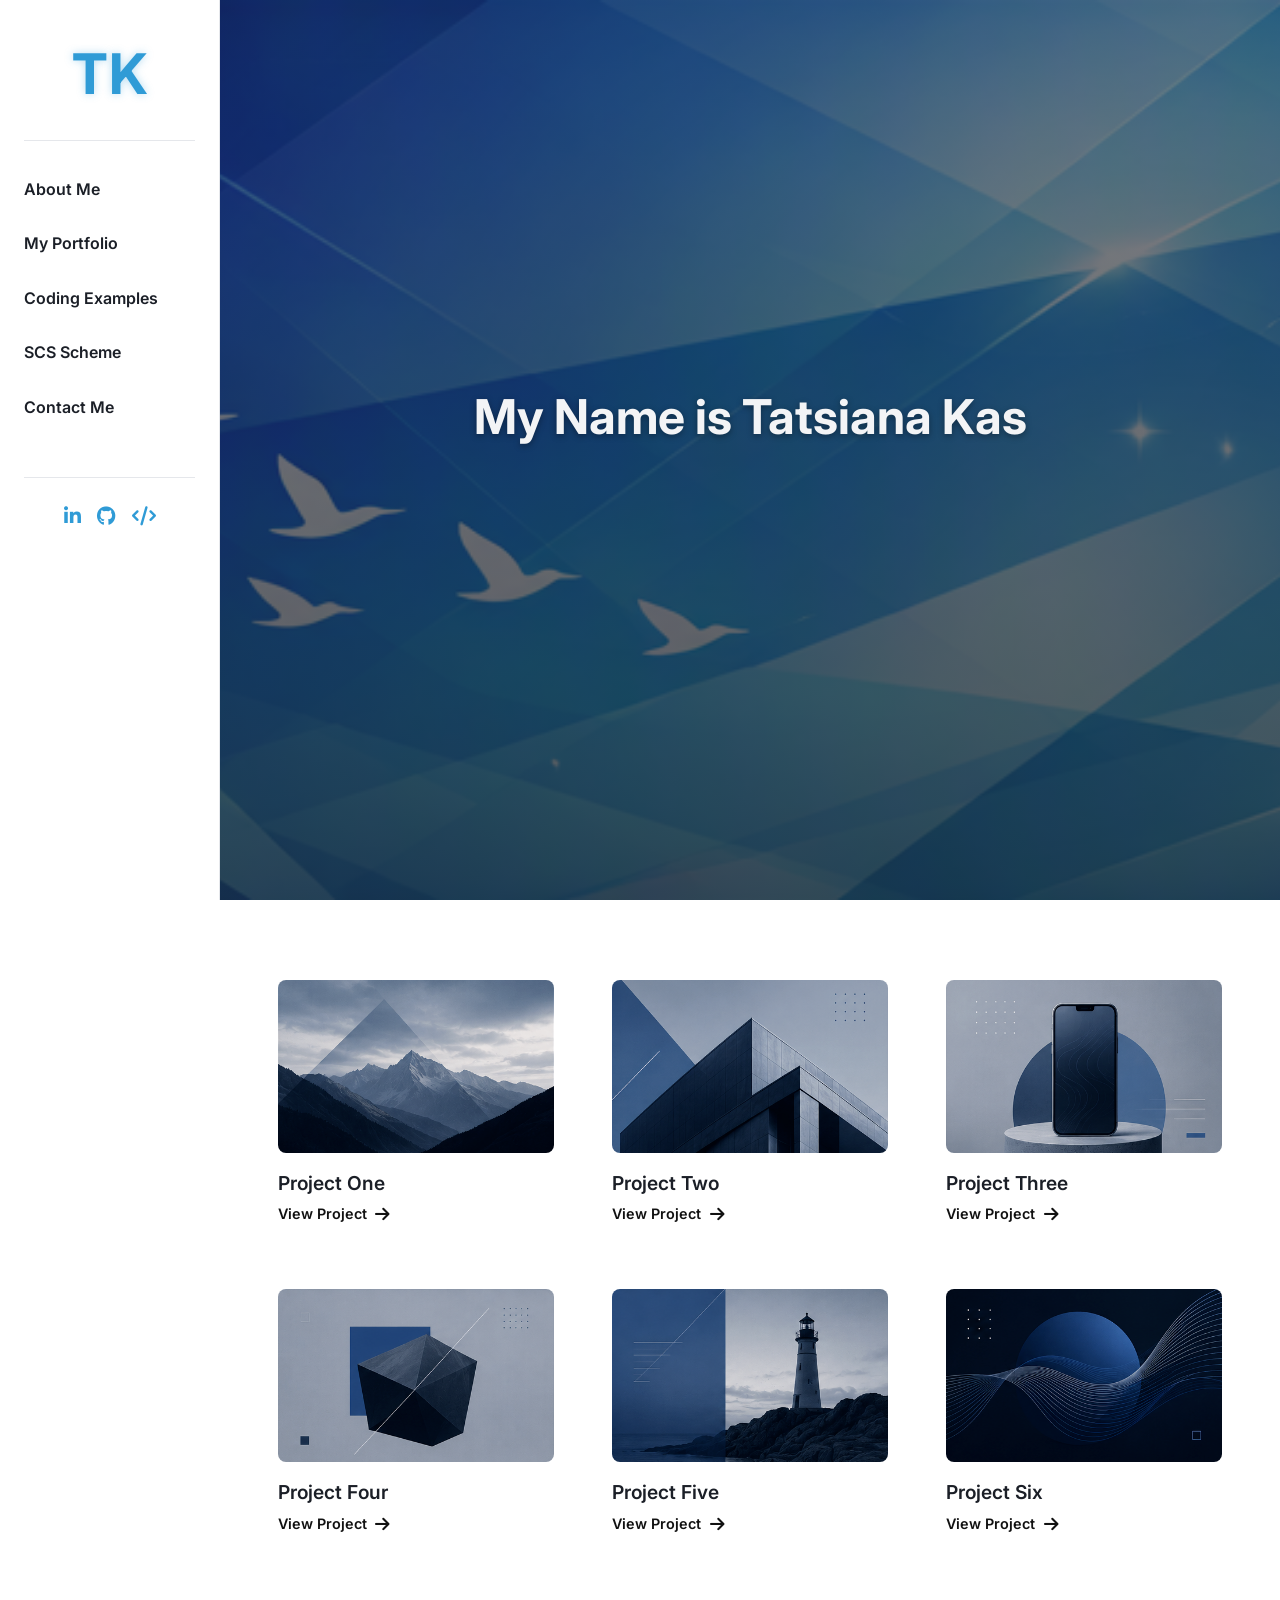
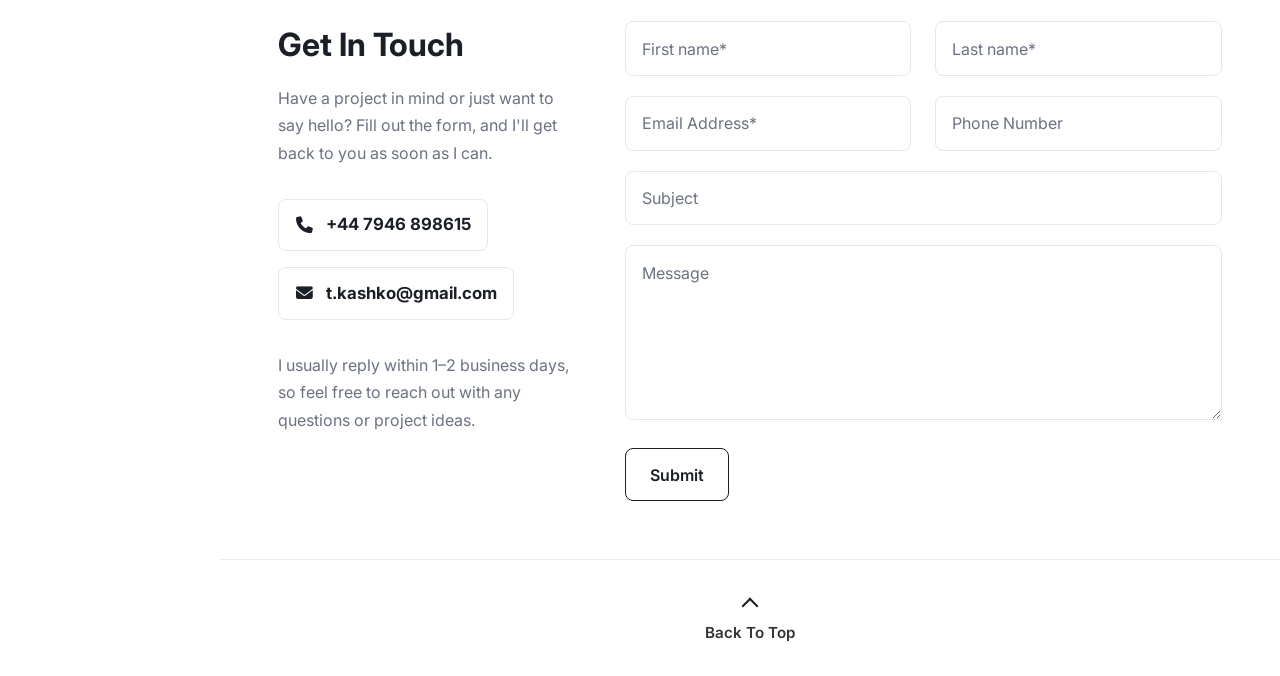
==== commit eee7b6d4: "fix: validator errors" ====
--- a/index.html
+++ b/index.html
@@ -16,9 +16,6 @@
   <link rel="icon" type="image/png" sizes="32x32" href="assets/icons/favicon-32x32.png">
   <link rel="icon" type="image/png" sizes="16x16" href="assets/icons/favicon-16x16.png">
   <link rel="manifest" href="assets/icons/site.webmanifest">
-
-  <script src="js/jquery-4.0.0.js" defer></script>
-  <script type="module" src="js/main.js" defer></script>
 </head>
 
 <body id="top">
@@ -27,12 +24,11 @@
 
 <label for="menu-toggle"
        class="burger"
-       tabindex="0"
-       aria-label="Toggle menu">
+       tabindex="0">
   <span class="burger__line"></span>
 </label>
 
-<label for="menu-toggle" class="menu-overlay" aria-hidden="true"></label>
+<label for="menu-toggle" class="menu-overlay"></label>
 
 <aside class="side-menu">
   <div class="side-menu__branding">
@@ -265,5 +261,7 @@
   </div>
 </div>
 
+<script src="js/jquery-4.0.0.js"></script>
+<script type="module" src="js/main.js"></script>
 </body>
 </html>
--- a/css/main.css
+++ b/css/main.css
@@ -27,13 +27,13 @@
   text-shadow: 0 2px 6px rgba(0, 0, 0, 0.35);
 }
 
-.coding-examples, .hero--page .hero__inner {
+.hero--page .hero__inner {
   opacity: 0;
   transform: translateY(10px);
   animation: fade-in-up 0.6s ease forwards;
 }
 
-.btn:focus-visible, .back-to-top:focus-visible, .view-project-btn:focus-visible, .burger:focus-visible, .scs-card__link:focus-visible, .about__cta:focus-visible, a:focus-visible, button:focus-visible {
+.btn:focus-visible, .back-to-top:focus-visible, .view-project-btn:focus-visible, .burger:focus-visible, .scs-card__link:focus-visible, .about__cta:focus-visible, .side-menu__branding a:focus-visible, a:focus-visible, button:focus-visible {
   outline: 2px solid #2f9bd6;
   outline-offset: 4px;
 }
@@ -138,6 +138,11 @@
   color: #2f9bd6;
   letter-spacing: 1px;
   text-shadow: 0 0 8px rgba(47, 155, 214, 0.35);
+  transition: text-shadow 0.25s ease, transform 0.25s ease;
+}
+.side-menu__branding a:hover {
+  text-shadow: 0 0 14px rgba(47, 155, 214, 0.55);
+  transform: scale(1.05);
 }
 @media (min-width: 576px) {
   .side-menu__branding a {
@@ -154,6 +159,7 @@
   opacity: 1;
   visibility: visible;
   pointer-events: auto;
+  transition: opacity 0.3s ease, visibility 0s linear 0s;
 }
 
 .menu-overlay {
@@ -662,27 +668,21 @@
   text-align: center;
 }
 
-.coding-examples {
-  background: rgba(47, 155, 214, 0.03);
-  padding-top: 6rem;
-  padding-bottom: 6rem;
-  padding-inline: 1rem;
-}
-@media (min-width: 768px) {
-  .coding-examples {
-    padding-inline: 2rem;
-  }
-}
-@media (min-width: 768px) {
-  .coding-examples {
-    padding-top: 7rem;
-    padding-bottom: 7rem;
-  }
+.coding-examples__intro {
+  max-width: 44rem;
+  margin: 0 auto 2.5rem;
+  text-align: center;
+}
+.coding-examples__intro h2 {
+  font-size: 1.75rem;
+  font-weight: 700;
+  color: #1b1f27;
+  margin-bottom: 0.75rem;
 }
 .coding-examples__placeholder {
   max-width: 44rem;
   margin-inline: auto;
-  padding: 3rem 1.5rem;
+  padding: 1.5rem;
   text-align: center;
   background: #ffffff;
   border-radius: 1rem;
@@ -691,30 +691,78 @@
 }
 @media (min-width: 768px) {
   .coding-examples__placeholder {
-    padding: 4rem 2rem;
+    padding: 2rem;
   }
 }
 .coding-examples__placeholder:hover {
   transform: translateY(-4px);
   box-shadow: 0 10px 28px rgba(27, 31, 39, 0.1);
 }
-.coding-examples i {
-  margin-bottom: 1.5rem;
-  font-size: 3rem;
-  background: linear-gradient(135deg, #2f9bd6, rgb(110.9036144578, 185.7228915663, 226.5963855422));
-  -webkit-background-clip: text;
-  color: transparent;
-}
-.coding-examples h2 {
-  margin-bottom: 1.5rem;
-  font-size: 1.75rem;
-  letter-spacing: 0.5px;
-}
-.coding-examples p {
-  max-width: 36rem;
-  margin-inline: auto;
-  line-height: 1.8;
-  font-size: 1.05rem;
+
+.code-example p {
+  text-align: center;
+  color: #6b7280;
+  line-height: 1.7;
+}
+.code-example__code {
+  max-width: 44rem;
+  margin: 0 auto 3rem;
+  border-radius: 0.75rem;
+  overflow: hidden;
+  box-shadow: 0 6px 24px rgba(27, 31, 39, 0.08);
+}
+.code-example__header {
+  display: flex;
+  align-items: center;
+  justify-content: space-between;
+  padding: 0.75rem 1.25rem;
+  background-color: #1b1f27;
+  color: rgba(255, 255, 255, 0.85);
+  font-size: 0.85rem;
+  font-weight: 600;
+}
+.code-example__filename {
+  display: inline-flex;
+  align-items: center;
+  gap: 0.5rem;
+}
+.code-example__copy {
+  display: inline-flex;
+  align-items: center;
+  gap: 0.4rem;
+  background: none;
+  border: 1px solid rgba(255, 255, 255, 0.25);
+  border-radius: 0.375rem;
+  padding: 0.3rem 0.6rem;
+  color: rgba(255, 255, 255, 0.75);
+  font: inherit;
+  font-size: 0.8rem;
+  cursor: pointer;
+  transition: border-color 0.25s ease, color 0.25s ease;
+}
+.code-example__copy:hover {
+  color: #ffffff;
+  border-color: #2f9bd6;
+}
+.code-example__copy.is-copied {
+  color: #198754;
+  border-color: #198754;
+}
+.code-example__body {
+  margin: 0;
+  padding: 1.5rem;
+  overflow-x: auto;
+  font-size: 0.85rem;
+  line-height: 1.6;
+}
+.code-example__body code {
+  font-family: "SFMono-Regular", "Menlo", "Consolas", "Liberation Mono", monospace;
+}
+.code-example__noscript {
+  padding: 0.75rem 1.25rem;
+  background-color: rgba(47, 155, 214, 0.06);
+  border-top: 1px solid #e5e7eb;
+  font-size: 0.85rem;
   color: #6b7280;
 }
 
@@ -1068,9 +1116,302 @@
 }
 .project-card:hover::after {
   opacity: 1;
+  cursor: pointer;
+  pointer-events: auto;
 }
 .project-card:hover img {
   transform: scale(1.03);
+}
+
+.card-zoom {
+  position: fixed;
+  top: 0;
+  left: 0;
+  height: 100dvh;
+  visibility: hidden;
+  pointer-events: none;
+  z-index: 200;
+}
+.card-zoom.is-active {
+  visibility: visible;
+  pointer-events: auto;
+}
+.card-zoom__overlay {
+  position: absolute;
+  inset: 0;
+  width: 100%;
+  height: 100%;
+  backdrop-filter: blur(12px);
+  background: rgba(0, 0, 0, 0.45);
+  opacity: 0;
+  pointer-events: none;
+  transition: opacity 0.4s ease;
+}
+.card-zoom__overlay.is-active {
+  opacity: 1;
+  pointer-events: auto;
+}
+.card-zoom__container {
+  position: absolute;
+  inset: 0;
+  width: 100%;
+  height: 100%;
+  display: flex;
+  align-items: center;
+  justify-content: center;
+  pointer-events: none;
+  z-index: 202;
+}
+@media (min-width: 576px) {
+  .card-zoom__container {
+    padding: 70px 24px 24px;
+  }
+}
+@media (min-width: 768px) {
+  .card-zoom__container {
+    padding: 80px 32px 32px;
+  }
+}
+.card-zoom__wrapper {
+  position: relative;
+  display: flex;
+  align-items: center;
+  justify-content: center;
+  width: 90vw;
+  max-width: 1000px;
+  height: auto;
+  max-height: 90vh;
+  pointer-events: none;
+  padding-top: 20px;
+  padding-bottom: 20px;
+}
+@media (min-width: 576px) {
+  .card-zoom__wrapper {
+    padding-top: 24px;
+    padding-bottom: 24px;
+  }
+}
+@media (min-width: 768px) {
+  .card-zoom__wrapper {
+    padding-top: 30px;
+    padding-bottom: 30px;
+    width: 90vw;
+  }
+}
+.card-zoom__close {
+  position: absolute;
+  top: -20px;
+  right: -5px;
+  background: rgba(255, 255, 255, 0.95);
+  border: none;
+  width: 36px;
+  height: 36px;
+  border-radius: 50%;
+  font-size: 1.6rem;
+  line-height: 1;
+  cursor: pointer;
+  box-shadow: 0 4px 16px rgba(0, 0, 0, 0.25);
+  transition: opacity 0.3s ease, transform 0.2s ease;
+  display: flex;
+  align-items: center;
+  justify-content: center;
+  opacity: 0;
+  pointer-events: none;
+  transform: scale(0.8);
+}
+@media (min-width: 576px) {
+  .card-zoom__close {
+    top: -30px;
+    right: -10px;
+    width: 40px;
+    height: 40px;
+    font-size: 1.8rem;
+  }
+}
+@media (min-width: 768px) {
+  .card-zoom__close {
+    right: -20px;
+    width: 44px;
+    height: 44px;
+    font-size: 2rem;
+  }
+}
+@media (min-width: 992px) {
+  .card-zoom__close {
+    top: -30px;
+    right: -30px;
+  }
+}
+.card-zoom__close.is-active {
+  opacity: 1;
+  pointer-events: auto;
+}
+.card-zoom__close:hover {
+  background: #ffffff;
+  transform: scale(1.05);
+}
+.card-zoom .project-card--zoomed {
+  width: 100%;
+  max-width: 1100px;
+  height: auto;
+  max-height: 85vh;
+  border-radius: 12px;
+  overflow: hidden;
+  box-shadow: 0 20px 60px rgba(0, 0, 0, 0.5);
+  background: #ffffff;
+  pointer-events: auto;
+  transition: transform 0.6s cubic-bezier(0.22, 1, 0.36, 1), opacity 0.5s ease;
+  transform: scale(0.9) translateY(20px);
+  opacity: 0;
+  display: flex;
+  flex-direction: column;
+}
+.card-zoom .project-card--zoomed.is-open {
+  transform: scale(1) translateY(0);
+  opacity: 1;
+}
+.card-zoom .project-card--zoomed .project-card__inner {
+  padding: 1rem;
+  flex: 0 0 auto;
+  display: flex;
+  flex-direction: column;
+  gap: 0.5rem;
+}
+@media (min-width: 576px) {
+  .card-zoom .project-card--zoomed .project-card__inner {
+    padding: 1.75rem 2rem 2rem;
+    gap: 1rem;
+  }
+}
+@media (min-width: 768px) {
+  .card-zoom .project-card--zoomed .project-card__inner {
+    padding: 2rem 2.5rem 2.5rem;
+  }
+}
+.card-zoom .project-card--zoomed .project-card__media {
+  flex: 0 0 auto;
+  width: 100%;
+  aspect-ratio: 8/5;
+  overflow: hidden;
+  border-radius: 8px;
+  background: #f0f0f0;
+  max-height: 70vh;
+  min-height: 150px;
+  order: 2;
+}
+@media (min-width: 768px) {
+  .card-zoom .project-card--zoomed .project-card__media {
+    max-height: 65vh;
+  }
+}
+@media (min-width: 992px) {
+  .card-zoom .project-card--zoomed .project-card__media {
+    max-height: 60vh;
+  }
+}
+.card-zoom .project-card--zoomed img {
+  width: 100%;
+  height: 100%;
+  object-fit: cover;
+  display: block;
+}
+.card-zoom .project-card--zoomed h3 {
+  font-size: 1.2rem;
+  font-weight: 600;
+  margin: 0.5rem 0 0;
+  flex-shrink: 0;
+}
+@media (min-width: 576px) {
+  .card-zoom .project-card--zoomed h3 {
+    font-size: 1.3rem;
+  }
+}
+@media (min-width: 768px) {
+  .card-zoom .project-card--zoomed h3 {
+    font-size: 1.6rem;
+  }
+}
+.card-zoom .project-card--zoomed .view-project-btn {
+  display: inline-flex;
+  align-items: center;
+  gap: 0.5rem;
+  font-weight: 600;
+  font-size: 0.9rem;
+  color: #2f9bd6;
+  text-decoration: none;
+  margin-top: 0.5rem;
+  transition: gap 0.25s ease, color 0.25s ease;
+}
+@media (min-width: 576px) {
+  .card-zoom .project-card--zoomed .view-project-btn {
+    font-size: 1rem;
+  }
+}
+@media (min-width: 768px) {
+  .card-zoom .project-card--zoomed .view-project-btn {
+    font-size: 1.2rem;
+  }
+}
+.card-zoom .project-card--zoomed .view-project-btn i {
+  font-size: 0.85rem;
+  transition: transform 0.25s ease;
+}
+@media (min-width: 576px) {
+  .card-zoom .project-card--zoomed .view-project-btn i {
+    font-size: 0.9rem;
+  }
+}
+.card-zoom .project-card--zoomed .view-project-btn:hover {
+  color: rgb(89.6024096386, 175.4819277108, 222.3975903614);
+}
+.card-zoom .project-card--zoomed .view-project-btn:hover i {
+  transform: translateX(4px);
+}
+@media (max-height: 750px), (orientation: landscape) and (max-height: 600px) {
+  .card-zoom .project-card--zoomed {
+    max-height: 80vh;
+    width: 95vw;
+    align-items: stretch;
+    gap: 1rem;
+    padding: 0.5rem;
+  }
+  .card-zoom .project-card--zoomed .project-card__media {
+    flex: 0 0 45%;
+    height: auto;
+    max-height: 80vh;
+    aspect-ratio: unset;
+    border-radius: 12px 0 0 12px;
+    order: 0;
+  }
+  .card-zoom .project-card--zoomed .project-card__inner {
+    flex-direction: row;
+    flex: 1 1 55%;
+    padding: 1.5rem;
+    overflow-y: auto;
+    max-height: 80vh;
+    border-radius: 0 12px 12px 0;
+    background: #ffffff;
+    gap: 0.5rem;
+    width: 100%;
+  }
+}
+@media (max-height: 750px) and (min-width: 576px), (orientation: landscape) and (max-height: 600px) and (min-width: 576px) {
+  .card-zoom .project-card--zoomed .project-card__inner {
+    gap: 1rem;
+  }
+}
+@media (max-height: 750px) and (min-width: 768px), (orientation: landscape) and (max-height: 600px) and (min-width: 768px) {
+  .card-zoom .project-card--zoomed .project-card__inner {
+    gap: 2rem;
+  }
+}
+@media (max-height: 750px), (orientation: landscape) and (max-height: 600px) {
+  .card-zoom .project-card--zoomed img {
+    width: 100%;
+    height: 100%;
+    object-fit: cover;
+    display: block;
+  }
 }
 
 .back-to-top {
